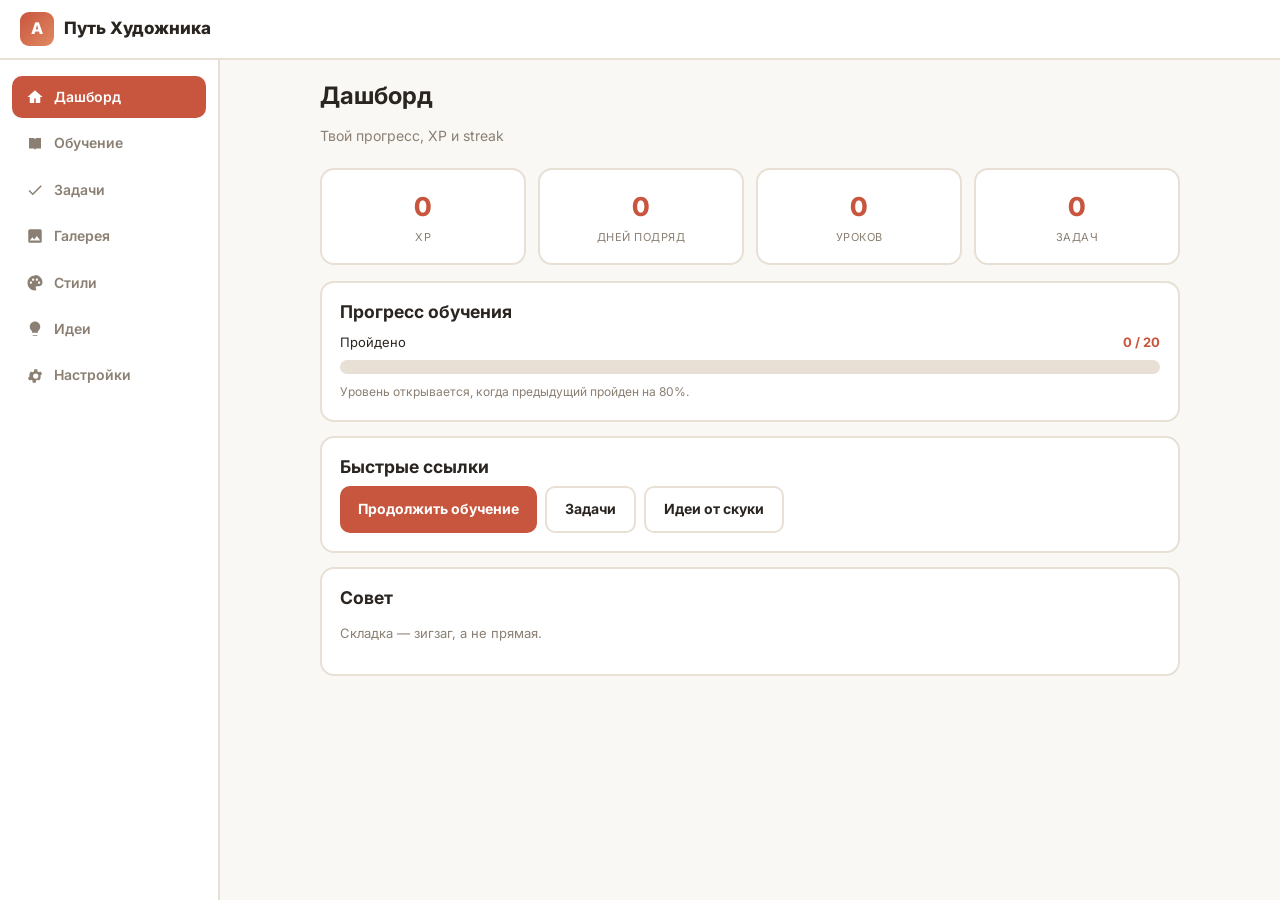
==== index.html @ 8693a412 "a" ====
<!DOCTYPE html>
<html lang="ru">
<head>
<meta charset="UTF-8">
<meta name="viewport" content="width=device-width, initial-scale=1.0">
<title>Путь Художника — Дашборд</title>
<link rel="stylesheet" href="css/style.css">
</head>
<body>

<div class="topbar">
  <div class="brand"><div class="brand-mark">A</div><span>Путь Художника</span></div>
</div>

<nav class="sidebar">
  <a href="index.html"><span class="icon icon-home"></span> Дашборд</a>
  <a href="learn.html"><span class="icon icon-book"></span> Обучение</a>
  <a href="tasks.html"><span class="icon icon-task"></span> Задачи</a>
  <a href="gallery.html"><span class="icon icon-image"></span> Галерея</a>
  <a href="styles.html"><span class="icon icon-palette"></span> Стили</a>
  <a href="ideas.html"><span class="icon icon-bulb"></span> Идеи</a>
  <a href="settings.html"><span class="icon icon-settings"></span> Настройки</a>
</nav>

<div class="main-wrap">
  <div class="content">
    <h1>Дашборд</h1>
    <p class="sub">Твой прогресс, XP и streak</p>

    <div class="stats-grid">
      <div class="stat-box">
        <div class="val" id="xpVal">0</div>
        <div class="lab">XP</div>
      </div>
      <div class="stat-box">
        <div class="val" id="streakVal">0</div>
        <div class="lab">Дней подряд</div>
      </div>
      <div class="stat-box">
        <div class="val" id="lessonsVal">0</div>
        <div class="lab">Уроков</div>
      </div>
      <div class="stat-box">
        <div class="val" id="tasksVal">0</div>
        <div class="lab">Задач</div>
      </div>
    </div>

    <div class="card">
      <h3>Прогресс обучения</h3>
      <div style="display:flex; justify-content:space-between; font-size:13px; margin-bottom:4px">
        <span>Пройдено</span>
        <span id="progressText" style="color:var(--accent); font-weight:700">0 / 20</span>
      </div>
      <div class="xp-bar"><div class="xp-fill" id="progressFill" style="width:0%"></div></div>
      <p style="font-size:12px; color:var(--muted); margin:8px 0 0">
        Уровень открывается, когда предыдущий пройден на 80%.
      </p>
    </div>

    <div class="card">
      <h3>Быстрые ссылки</h3>
      <div style="display:flex; gap:8px; flex-wrap:wrap; margin-top:8px">
        <a href="learn.html" class="btn btn-primary">Продолжить обучение</a>
        <a href="tasks.html" class="btn btn-ghost">Задачи</a>
        <a href="ideas.html" class="btn btn-ghost">Идеи от скуки</a>
      </div>
    </div>

    <div class="card">
      <h3>Совет</h3>
      <p style="font-size:13px; color:var(--muted)" id="tipBox">Загрузка...</p>
    </div>
  </div>
</div>

<nav class="bottom-nav">
  <a href="index.html"><span class="icon icon-home"></span>Главная</a>
  <a href="learn.html"><span class="icon icon-book"></span>Уроки</a>
  <a href="tasks.html"><span class="icon icon-task"></span>Задачи</a>
  <a href="gallery.html"><span class="icon icon-image"></span>Галерея</a>
  <a href="settings.html"><span class="icon icon-settings"></span>Ещё</a>
</nav>

<script src="js/data.js"></script>
<script src="js/themes.js"></script>
<script src="js/app.js"></script>
<script>
const TIPS = [
  "Если персонаж мёртвый — проблема не в текстуре, а в свете.",
  "Не рисуй детали, пока форма не сидит.",
  "Складка — зигзаг, а не прямая.",
  "Силуэт: закрась чёрным. Узнаётся?",
  "Один урок — минимум 3-5 рисунков."
];

function onReady(){
  const s = APP.state;
  document.getElementById('xpVal').textContent = s.xp;
  document.getElementById('streakVal').textContent = s.streak.count;
  document.getElementById('lessonsVal').textContent = Object.keys(s.progress).length;
  document.getElementById('tasksVal').textContent = Object.values(s.tasks).filter(v=>v==='done').length;

  const p = APP.calcLevel();
  document.getElementById('progressText').textContent = p.done + ' / ' + p.total;
  document.getElementById('progressFill').style.width = p.percent + '%';

  document.getElementById('tipBox').textContent = TIPS[Math.floor(Math.random()*TIPS.length)];
}

APP.boot();
</script>
</body>
</html>
---- css/style.css ----
/* ============================================
   БАЗА
   ============================================ */
*{box-sizing:border-box; -webkit-tap-highlight-color:transparent}
html{scroll-behavior:smooth}
body{
  margin:0; background:var(--bg); color:var(--text);
  min-height:100vh; padding-bottom:80px;
  transition:background .3s, color .3s;
  font-size:15px; line-height:1.6;
}
a{color:var(--accent); text-decoration:none}
h1,h2,h3,h4{margin:0 0 8px; line-height:1.3}
button{font-family:inherit; cursor:pointer}

/* ============================================
   ИКОНКИ (SVG через маску)
   ============================================ */
.icon{
  display:inline-block; width:18px; height:18px;
  background:currentColor;
  mask-size:contain; mask-repeat:no-repeat; mask-position:center;
  -webkit-mask-size:contain; -webkit-mask-repeat:no-repeat; -webkit-mask-position:center;
  vertical-align:-3px;
}
.icon-home{mask-image:url("data:image/svg+xml,%3Csvg xmlns='http://www.w3.org/2000/svg' viewBox='0 0 24 24'%3E%3Cpath d='M12 3L2 12h3v8h6v-6h2v6h6v-8h3L12 3z'/%3E%3C/svg%3E");-webkit-mask-image:url("data:image/svg+xml,%3Csvg xmlns='http://www.w3.org/2000/svg' viewBox='0 0 24 24'%3E%3Cpath d='M12 3L2 12h3v8h6v-6h2v6h6v-8h3L12 3z'/%3E%3C/svg%3E")}
.icon-book{mask-image:url("data:image/svg+xml,%3Csvg xmlns='http://www.w3.org/2000/svg' viewBox='0 0 24 24'%3E%3Cpath d='M4 4h6a2 2 0 012 2v14a2 2 0 00-2-2H4V4zm16 0h-6a2 2 0 00-2 2v14a2 2 0 012-2h6V4z'/%3E%3C/svg%3E");-webkit-mask-image:url("data:image/svg+xml,%3Csvg xmlns='http://www.w3.org/2000/svg' viewBox='0 0 24 24'%3E%3Cpath d='M4 4h6a2 2 0 012 2v14a2 2 0 00-2-2H4V4zm16 0h-6a2 2 0 00-2 2v14a2 2 0 012-2h6V4z'/%3E%3C/svg%3E")}
.icon-task{mask-image:url("data:image/svg+xml,%3Csvg xmlns='http://www.w3.org/2000/svg' viewBox='0 0 24 24'%3E%3Cpath d='M9 16.2L4.8 12l-1.4 1.4L9 19 21 7l-1.4-1.4L9 16.2z'/%3E%3C/svg%3E");-webkit-mask-image:url("data:image/svg+xml,%3Csvg xmlns='http://www.w3.org/2000/svg' viewBox='0 0 24 24'%3E%3Cpath d='M9 16.2L4.8 12l-1.4 1.4L9 19 21 7l-1.4-1.4L9 16.2z'/%3E%3C/svg%3E")}
.icon-image{mask-image:url("data:image/svg+xml,%3Csvg xmlns='http://www.w3.org/2000/svg' viewBox='0 0 24 24'%3E%3Cpath d='M21 19V5a2 2 0 00-2-2H5a2 2 0 00-2 2v14a2 2 0 002 2h14a2 2 0 002-2zM8.5 13.5l2.5 3 3.5-4.5 4.5 6H5l3.5-4.5z'/%3E%3C/svg%3E");-webkit-mask-image:url("data:image/svg+xml,%3Csvg xmlns='http://www.w3.org/2000/svg' viewBox='0 0 24 24'%3E%3Cpath d='M21 19V5a2 2 0 00-2-2H5a2 2 0 00-2 2v14a2 2 0 002 2h14a2 2 0 002-2zM8.5 13.5l2.5 3 3.5-4.5 4.5 6H5l3.5-4.5z'/%3E%3C/svg%3E")}
.icon-palette{mask-image:url("data:image/svg+xml,%3Csvg xmlns='http://www.w3.org/2000/svg' viewBox='0 0 24 24'%3E%3Cpath d='M12 2C6.5 2 2 6.5 2 12s4.5 10 10 10c.9 0 1.7-.7 1.7-1.7 0-.4-.2-.8-.4-1.1-.3-.3-.4-.7-.4-1.1 0-.9.7-1.7 1.7-1.7H17c2.8 0 5-2.2 5-5 0-5.5-4.5-10-10-10zM6.5 13c-.8 0-1.5-.7-1.5-1.5S5.7 10 6.5 10 8 10.7 8 11.5 7.3 13 6.5 13zm3-4C8.7 9 8 8.3 8 7.5S8.7 6 9.5 6s1.5.7 1.5 1.5S10.3 9 9.5 9zm5 0c-.8 0-1.5-.7-1.5-1.5S13.7 6 14.5 6s1.5.7 1.5 1.5S15.3 9 14.5 9zm3 4c-.8 0-1.5-.7-1.5-1.5s.7-1.5 1.5-1.5 1.5.7 1.5 1.5S18.3 13 17.5 13z'/%3E%3C/svg%3E");-webkit-mask-image:url("data:image/svg+xml,%3Csvg xmlns='http://www.w3.org/2000/svg' viewBox='0 0 24 24'%3E%3Cpath d='M12 2C6.5 2 2 6.5 2 12s4.5 10 10 10c.9 0 1.7-.7 1.7-1.7 0-.4-.2-.8-.4-1.1-.3-.3-.4-.7-.4-1.1 0-.9.7-1.7 1.7-1.7H17c2.8 0 5-2.2 5-5 0-5.5-4.5-10-10-10zM6.5 13c-.8 0-1.5-.7-1.5-1.5S5.7 10 6.5 10 8 10.7 8 11.5 7.3 13 6.5 13zm3-4C8.7 9 8 8.3 8 7.5S8.7 6 9.5 6s1.5.7 1.5 1.5S10.3 9 9.5 9zm5 0c-.8 0-1.5-.7-1.5-1.5S13.7 6 14.5 6s1.5.7 1.5 1.5S15.3 9 14.5 9zm3 4c-.8 0-1.5-.7-1.5-1.5s.7-1.5 1.5-1.5 1.5.7 1.5 1.5S18.3 13 17.5 13z'/%3E%3C/svg%3E")}
.icon-bulb{mask-image:url("data:image/svg+xml,%3Csvg xmlns='http://www.w3.org/2000/svg' viewBox='0 0 24 24'%3E%3Cpath d='M9 21h6v-1H9v1zm3-19C8.1 2 5 5.1 5 9c0 2.4 1.2 4.5 3 5.7V17h8v-2.3c1.8-1.2 3-3.3 3-5.7 0-3.9-3.1-7-7-7z'/%3E%3C/svg%3E");-webkit-mask-image:url("data:image/svg+xml,%3Csvg xmlns='http://www.w3.org/2000/svg' viewBox='0 0 24 24'%3E%3Cpath d='M9 21h6v-1H9v1zm3-19C8.1 2 5 5.1 5 9c0 2.4 1.2 4.5 3 5.7V17h8v-2.3c1.8-1.2 3-3.3 3-5.7 0-3.9-3.1-7-7-7z'/%3E%3C/svg%3E")}
.icon-settings{mask-image:url("data:image/svg+xml,%3Csvg xmlns='http://www.w3.org/2000/svg' viewBox='0 0 24 24'%3E%3Cpath d='M19.4 13a7.6 7.6 0 000-2l2.1-1.6-2-3.5-2.5 1a7.6 7.6 0 00-1.7-1L15 3h-4l-.3 2.9a7.6 7.6 0 00-1.7 1l-2.5-1-2 3.5L4.6 11a7.6 7.6 0 000 2l-2.1 1.6 2 3.5 2.5-1a7.6 7.6 0 001.7 1L9 21h4l.3-2.9a7.6 7.6 0 001.7-1l2.5 1 2-3.5L19.4 13zM13 15.5a3.5 3.5 0 110-7 3.5 3.5 0 010 7z'/%3E%3C/svg%3E");-webkit-mask-image:url("data:image/svg+xml,%3Csvg xmlns='http://www.w3.org/2000/svg' viewBox='0 0 24 24'%3E%3Cpath d='M19.4 13a7.6 7.6 0 000-2l2.1-1.6-2-3.5-2.5 1a7.6 7.6 0 00-1.7-1L15 3h-4l-.3 2.9a7.6 7.6 0 00-1.7 1l-2.5-1-2 3.5L4.6 11a7.6 7.6 0 000 2l-2.1 1.6 2 3.5 2.5-1a7.6 7.6 0 001.7 1L9 21h4l.3-2.9a7.6 7.6 0 001.7-1l2.5 1 2-3.5L19.4 13zM13 15.5a3.5 3.5 0 110-7 3.5 3.5 0 010 7z'/%3E%3C/svg%3E")}

/* ============================================
   ШАПКА (ПК)
   ============================================ */
.topbar{
  position:sticky; top:0; z-index:50;
  background:var(--card); border-bottom:2px solid var(--line);
  padding:12px 20px;
  display:flex; align-items:center; justify-content:space-between;
  gap:12px;
}
.brand{display:flex; align-items:center; gap:10px; font-weight:800; font-size:17px}
.brand-mark{
  width:34px; height:34px; border-radius:9px;
  background:linear-gradient(135deg,var(--accent),var(--accent2));
  display:flex; align-items:center; justify-content:center;
  color:#fff; font-size:16px; font-weight:800;
}

/* ============================================
   БОКОВАЯ НАВИГАЦИЯ (ПК)
   ============================================ */
.sidebar{
  position:fixed; left:0; top:60px; bottom:0; width:220px;
  background:var(--card); border-right:2px solid var(--line);
  padding:16px 12px; overflow-y:auto; z-index:40;
  display:none;
}
.sidebar a{
  display:flex; align-items:center; gap:10px;
  padding:10px 14px; border-radius:10px;
  color:var(--muted); font-weight:600; font-size:14px;
  margin-bottom:4px; transition:all .2s;
}
.sidebar a:hover{background:var(--accent); color:#fff}
.sidebar a.active{background:var(--accent); color:#fff}
.main-wrap{margin-left:0}
@media(min-width:900px){
  .sidebar{display:block}
  .main-wrap{margin-left:220px}
}

/* ============================================
   НИЖНЯЯ НАВИГАЦИЯ (ТЕЛЕФОН)
   ============================================ */
.bottom-nav{
  position:fixed; bottom:0; left:0; right:0; z-index:50;
  background:var(--card); border-top:2px solid var(--line);
  display:flex; padding:6px 4px;
  box-shadow:0 -4px 16px rgba(0,0,0,.08);
}
.bottom-nav a{
  flex:1; display:flex; flex-direction:column;
  align-items:center; gap:2px; padding:6px 2px;
  color:var(--muted); font-size:9px; font-weight:600;
  border-radius:8px; transition:all .2s;
}
.bottom-nav a.active{color:var(--accent)}
.bottom-nav .icon{width:20px; height:20px}
@media(min-width:900px){
  .bottom-nav{display:none}
  body{padding-bottom:20px}
}

/* ============================================
   КОНТЕНТ
   ============================================ */
.content{max-width:900px; margin:0 auto; padding:20px}
.content h1{font-size:24px; margin-bottom:4px}
.content .sub{color:var(--muted); font-size:14px; margin-bottom:20px}

.card{
  background:var(--card); border:2px solid var(--line);
  border-radius:14px; padding:18px; margin-bottom:14px;
  transition:border-color .2s;
}
.card:hover{border-color:var(--accent)}

/* Дашборд */
.xp-bar{
  background:var(--line); height:14px; border-radius:8px;
  overflow:hidden; margin:8px 0;
}
.xp-fill{
  height:100%; background:linear-gradient(90deg,var(--accent),var(--accent2));
  border-radius:8px; transition:width .6s ease;
}
.stats-grid{
  display:grid; grid-template-columns:repeat(auto-fit,minmax(140px,1fr));
  gap:12px; margin-bottom:16px;
}
.stat-box{
  background:var(--card); border:2px solid var(--line);
  border-radius:14px; padding:16px; text-align:center;
}
.stat-box .val{font-size:26px; font-weight:800; color:var(--accent)}
.stat-box .lab{font-size:11px; color:var(--muted); text-transform:uppercase; letter-spacing:.5px; margin-top:2px}

/* Кнопки */
.btn{
  display:inline-flex; align-items:center; gap:6px;
  padding:10px 18px; border-radius:10px; border:none;
  font-weight:700; font-size:14px; transition:all .2s;
}
.btn-primary{background:var(--accent); color:#fff}
.btn-primary:hover{background:var(--accent2)}
.btn-ghost{background:transparent; color:var(--text); border:2px solid var(--line)}
.btn-ghost:hover{border-color:var(--accent); color:var(--accent)}
.btn-block{width:100%; justify-content:center}

/* Уровни */
.level-card{
  background:var(--card); border:2px solid var(--line);
  border-radius:14px; margin-bottom:12px; overflow:hidden;
}
.level-head{
  padding:16px 18px; display:flex; align-items:center; gap:14px;
  cursor:pointer; transition:background .2s;
}
.level-head:hover{background:var(--card2, var(--bg))}
.level-num{
  width:42px; height:42px; border-radius:11px; flex-shrink:0;
  background:var(--accent); color:#fff;
  display:flex; align-items:center; justify-content:center;
  font-weight:800; font-size:17px;
}
.level-num.done{background:#4a9d7f}
.level-title{flex:1}
.level-title h3{font-size:15px; margin:0 0 2px}
.level-title p{font-size:12px; color:var(--muted); margin:0}
.level-body{display:none; padding:0 18px 16px; border-top:1px solid var(--line)}
.level-body.open{display:block}

/* Уроки */
.lesson{
  padding:12px; border-radius:10px; margin-top:10px;
  background:var(--bg); border:1px solid var(--line);
  display:flex; gap:12px; align-items:flex-start;
}
.lesson.done{opacity:.55}
.lesson-check{
  width:24px; height:24px; border-radius:50%; flex-shrink:0;
  border:2px solid var(--line); background:transparent;
  display:flex; align-items:center; justify-content:center;
  color:#fff; font-size:12px; transition:all .2s; margin-top:2px;
}
.lesson.done .lesson-check{background:var(--accent); border-color:var(--accent)}
.lesson-body{flex:1; min-width:0}
.lesson-body h4{margin:0 0 4px; font-size:14px}
.lesson-body .games{font-size:11px; color:var(--accent); font-weight:700; margin-bottom:4px}
.lesson-body p{margin:0; font-size:12px; color:var(--muted); line-height:1.5}

/* Задачи */
.task-filters{display:flex; gap:6px; margin-bottom:14px; flex-wrap:wrap}
.filter-chip{
  padding:7px 14px; border-radius:20px; border:2px solid var(--line);
  background:var(--card); color:var(--text);
  font-size:12px; font-weight:700; transition:all .2s;
}
.filter-chip:hover{border-color:var(--accent)}
.filter-chip.active{background:var(--accent); color:#fff; border-color:var(--accent)}

.task{
  background:var(--card); border:2px solid var(--line);
  border-radius:12px; padding:14px; margin-bottom:10px;
  display:flex; gap:12px; align-items:flex-start;
  transition:all .2s;
}
.task:hover{border-color:var(--accent)}
.task.done{opacity:.5}
.task-check{
  width:22px; height:22px; border-radius:6px; flex-shrink:0;
  border:2px solid var(--line); background:transparent;
  display:flex; align-items:center; justify-content:center;
  color:#fff; font-size:12px; transition:all .2s; margin-top:2px;
}
.task.done .task-check{background:var(--accent); border-color:var(--accent)}
.task-body{flex:1; min-width:0}
.task-body h4{margin:0 0 4px; font-size:14px}
.task-tags{display:flex; gap:6px; flex-wrap:wrap; margin-bottom:4px}
.tag{
  font-size:10px; font-weight:700; text-transform:uppercase;
  padding:2px 7px; border-radius:5px;
  background:var(--accent-soft, rgba(200,85,61,.12));
  color:var(--accent); letter-spacing:.3px;
}
.tag.diff-low{background:rgba(90,143,123,.15); color:#4a9d7f}
.tag.diff-medium{background:rgba(232,147,58,.15); color:#c87a1a}
.tag.diff-high{background:rgba(200,50,50,.15); color:#c82a2a}
.task-body p{margin:0; font-size:12px; color:var(--muted); line-height:1.5}

/* Галерея */
.gallery-grid{
  display:grid; grid-template-columns:repeat(auto-fill,minmax(150px,1fr));
  gap:12px;
}
.gallery-card{
  background:var(--card); border:2px solid var(--line);
  border-radius:12px; overflow:hidden; cursor:pointer;
  transition:all .2s; position:relative;
}
.gallery-card:hover{transform:translateY(-3px); border-color:var(--accent)}
.gallery-card img{width:100%; height:150px; object-fit:cover; display:block; background:#000}
.gallery-card .meta{padding:8px 10px; font-size:12px}
.gallery-card .cat-tag{
  display:inline-block; font-size:9px; font-weight:700;
  padding:2px 6px; border-radius:5px; color:#fff; margin-bottom:3px;
  text-transform:uppercase;
}
.cat-hand{background:#5a8f7b}
.cat-ibis{background:#c8553d}
.cat-krita{background:#4a6fa5}
.gallery-card .name{font-weight:700; white-space:nowrap; overflow:hidden; text-overflow:ellipsis}
.gallery-card .del{
  position:absolute; top:6px; right:6px; width:26px; height:26px;
  border-radius:50%; background:rgba(0,0,0,.6); color:#fff;
  border:none; font-size:12px; opacity:0; transition:opacity .2s;
  display:flex; align-items:center; justify-content:center;
}
.gallery-card:hover .del{opacity:1}
.gallery-card .del:hover{background:#c82a2a}

/* Формы */
.field{margin-bottom:14px}
.field label{display:block; font-size:12px; color:var(--muted); margin-bottom:5px; font-weight:700}
.field input, .field select, .field textarea{
  width:100%; padding:10px 12px; background:var(--bg);
  border:2px solid var(--line); border-radius:10px;
  color:var(--text); font-size:14px; font-family:inherit;
  outline:none; transition:border-color .2s;
}
.field input:focus, .field select:focus, .field textarea:focus{border-color:var(--accent)}
.field textarea{resize:vertical; min-height:60px}

/* Модалка */
.modal-bg{
  position:fixed; inset:0; background:rgba(0,0,0,.7);
  z-index:100; display:none; align-items:center; justify-content:center;
  padding:16px;
}
.modal-bg.show{display:flex}
.modal{
  background:var(--card); border-radius:16px; padding:22px;
  max-width:480px; width:100%; max-height:90vh; overflow-y:auto;
}
.modal h2{font-size:19px; margin-bottom:16px}

/* Toast */
.toast{
  position:fixed; bottom:90px; left:50%;
  transform:translateX(-50%) translateY(20px);
  background:var(--accent); color:#fff; padding:11px 22px;
  border-radius:10px; font-weight:700; font-size:13px;
  opacity:0; transition:all .3s; z-index:300;
  pointer-events:none; white-space:nowrap;
  box-shadow:0 6px 20px rgba(0,0,0,.3);
}
.toast.show{opacity:1; transform:translateX(-50%) translateY(0)}

/* Пусто */
.empty{
  text-align:center; padding:50px 20px; color:var(--muted);
}
.empty h3{font-size:16px; margin-bottom:6px}

/* Адаптив */
@media(max-width:600px){
  .content{padding:16px}
  .content h1{font-size:20px}
  .gallery-grid{grid-template-columns:repeat(auto-fill,minmax(130px,1fr)); gap:10px}
  .gallery-card img{height:130px}
}
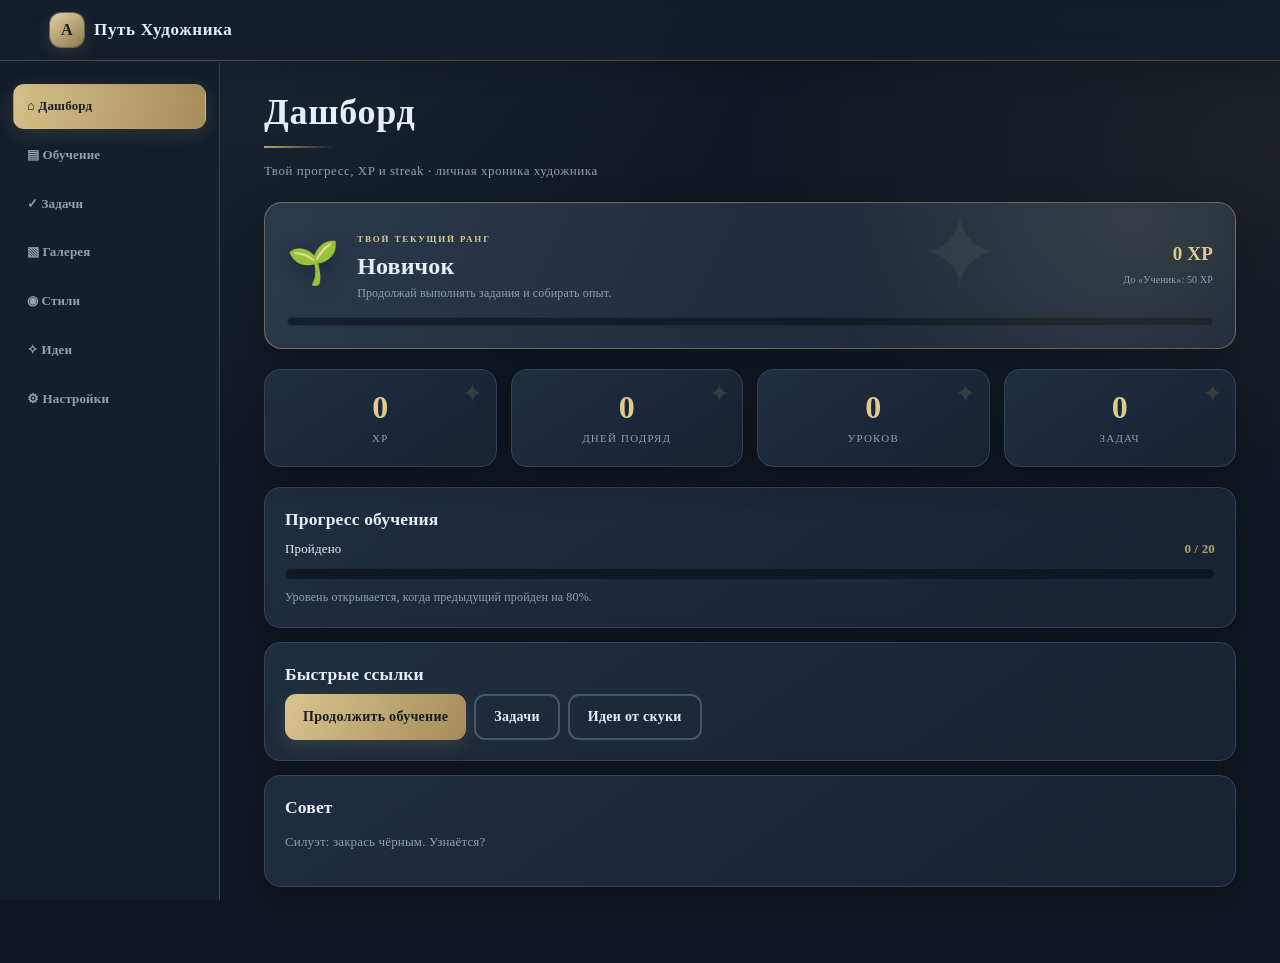
==== commit 1c57dbe6: "Update index.html" ====
--- a/index.html
+++ b/index.html
@@ -13,19 +13,25 @@
 </div>
 
 <nav class="sidebar">
-  <a href="index.html"><span class="icon icon-home"></span> Дашборд</a>
-  <a href="learn.html"><span class="icon icon-book"></span> Обучение</a>
-  <a href="tasks.html"><span class="icon icon-task"></span> Задачи</a>
-  <a href="gallery.html"><span class="icon icon-image"></span> Галерея</a>
-  <a href="styles.html"><span class="icon icon-palette"></span> Стили</a>
-  <a href="ideas.html"><span class="icon icon-bulb"></span> Идеи</a>
-  <a href="settings.html"><span class="icon icon-settings"></span> Настройки</a>
+  <a href="index.html" class="active">⌂ Дашборд</a>
+  <a href="learn.html">▤ Обучение</a>
+  <a href="tasks.html">✓ Задачи</a>
+  <a href="gallery.html">▧ Галерея</a>
+  <a href="styles.html">◉ Стили</a>
+  <a href="ideas.html">✧ Идеи</a>
+  <a href="settings.html">⚙ Настройки</a>
 </nav>
 
 <div class="main-wrap">
   <div class="content">
     <h1>Дашборд</h1>
-    <p class="sub">Твой прогресс, XP и streak</p>
+    <p class="sub">Твой прогресс, XP и streak · личная хроника художника</p>
+    <section class="hero-card" aria-label="Текущий ранг">
+      <div class="hero-orbit">✦</div><div class="hero-rank-icon" id="dashRankIcon">🌱</div>
+      <div class="hero-copy"><span class="eyebrow">ТВОЙ ТЕКУЩИЙ РАНГ</span><h2 id="dashRankTitle">Новичок</h2><p id="dashRankHint">Каждый набросок приближает тебя к следующей ступени.</p></div>
+      <div class="hero-xp"><strong id="dashXp">0 XP</strong><span id="dashNext">До следующего ранга: 50 XP</span></div>
+      <div class="xp-bar hero-bar"><div class="xp-fill" id="dashRankFill" style="width:0%"></div></div>
+    </section>
 
     <div class="stats-grid">
       <div class="stat-box">
@@ -75,11 +81,11 @@
 </div>
 
 <nav class="bottom-nav">
-  <a href="index.html"><span class="icon icon-home"></span>Главная</a>
-  <a href="learn.html"><span class="icon icon-book"></span>Уроки</a>
-  <a href="tasks.html"><span class="icon icon-task"></span>Задачи</a>
-  <a href="gallery.html"><span class="icon icon-image"></span>Галерея</a>
-  <a href="settings.html"><span class="icon icon-settings"></span>Ещё</a>
+  <a href="index.html" class="active">⌂Главная</a>
+  <a href="learn.html">▤Уроки</a>
+  <a href="tasks.html">✓Задачи</a>
+  <a href="gallery.html">▧Галерея</a>
+  <a href="settings.html">⚙Ещё</a>
 </nav>
 
 <script src="js/data.js"></script>
@@ -106,9 +112,16 @@
   document.getElementById('progressFill').style.width = p.percent + '%';
 
   document.getElementById('tipBox').textContent = TIPS[Math.floor(Math.random()*TIPS.length)];
+  const rank = APP.getRankInfo();
+  document.getElementById('dashRankIcon').textContent = rank.current.icon;
+  document.getElementById('dashRankTitle').textContent = rank.current.title;
+  document.getElementById('dashXp').textContent = s.xp + ' XP';
+  document.getElementById('dashRankFill').style.width = rank.percent + '%';
+  document.getElementById('dashNext').textContent = rank.next ? `До «${rank.next.title}»: ${rank.next.minXP - s.xp} XP` : 'Максимальный ранг достигнут';
+  document.getElementById('dashRankHint').textContent = rank.next ? 'Продолжай выполнять задания и собирать опыт.' : 'Ты достиг вершины. Продолжай творить!';
 }
 
 APP.boot();
 </script>
 </body>
-</html>+</html>
--- a/css/style.css
+++ b/css/style.css
@@ -1,92 +1,72 @@
+/* ============================================
+   ПЕРЕМЕННЫЕ И ТЕМЫ
+   ============================================ */
+:root{
+  --bg:#faf8f4; --bg2:#efe9df; --card:#ffffff; --card2:#fbf8f3;
+  --text:#2a2520; --muted:#8a7f72; --line:#e8e0d5;
+  --accent:#c8553d; --accent2:#e08963;
+  --accent-soft:rgba(200,85,61,.12);
+  --cat-hand:#5a8f7b; --cat-ibis:#c8553d; --cat-krita:#4a6fa5;
+}
+body[data-theme="roblox"]{ --bg:#fff5f2; --bg2:#ffe8e2; --card:#ffffff; --text:#2a1a1a; --accent:#e2231a; --accent2:#0074bd; --accent-soft:rgba(226,35,26,.1); --line:#f2d5d0; --muted:#9b7a74; }
+body[data-theme="doors"]{ --bg:#1a1a1a; --bg2:#242424; --card:#2d2d2d; --card2:#333; --text:#f5e6b8; --muted:#9a8f6e; --line:#3d3d3d; --accent:#f5c518; --accent2:#ffdf4d; --accent-soft:rgba(245,197,24,.15); }
+body[data-theme="pressure"]{ --bg:#0d1420; --bg2:#131c2b; --card:#1a2436; --card2:#202b40; --text:#d6e2f0; --muted:#6a7a94; --line:#253349; --accent:#ff3b3b; --accent2:#4a9eff; --accent-soft:rgba(255,59,59,.15); }
+body[data-theme="hollow"]{ --bg:#eef1f4; --bg2:#e0e6ec; --card:#ffffff; --text:#1a2530; --muted:#6b7a8c; --line:#cdd6df; --accent:#2c4a6e; --accent2:#7fa8c9; --accent-soft:rgba(44,74,110,.1); }
+body[data-theme="silksong"]{ --bg:#fdf0f0; --bg2:#f8e0e0; --card:#ffffff; --text:#2e1a1f; --muted:#9a6b72; --line:#f0cccf; --accent:#b8243a; --accent2:#e05a6e; --accent-soft:rgba(184,36,58,.1); }
+body[data-theme="undertale"]{ --bg:#1a1a1a; --bg2:#222; --card:#2a2a2a; --card2:#333; --text:#ffffff; --muted:#a0a0a0; --line:#404040; --accent:#ff0000; --accent2:#ff5555; --accent-soft:rgba(255,0,0,.15); }
+body[data-theme="deltarune"]{ --bg:#1a1428; --bg2:#241c38; --card:#2e2444; --card2:#382c52; --text:#e8e0f5; --muted:#8a7aa8; --line:#40345e; --accent:#a855f7; --accent2:#d8a0ff; --accent-soft:rgba(168,85,247,.15); }
+body[data-theme="oneshot"]{ --bg:#fef6e8; --bg2:#fceacb; --card:#ffffff; --text:#3a2a1a; --muted:#9a8060; --line:#f0dcc0; --accent:#e8933a; --accent2:#f5b866; --accent-soft:rgba(232,147,58,.12); }
+body[data-theme="ultrakill"]{ --bg:#0a0a0a; --bg2:#141414; --card:#1a1a1a; --card2:#222; --text:#f0e0e0; --muted:#8a6a6a; --line:#333; --accent:#c8102e; --accent2:#ff2d4d; --accent-soft:rgba(200,16,46,.2); }
+
 /* ============================================
    БАЗА
    ============================================ */
 *{box-sizing:border-box; -webkit-tap-highlight-color:transparent}
-html{scroll-behavior:smooth}
 body{
   margin:0; background:var(--bg); color:var(--text);
   min-height:100vh; padding-bottom:80px;
   transition:background .3s, color .3s;
-  font-size:15px; line-height:1.6;
+  font-size:15px; line-height:1.6; font-family: 'Inter', system-ui, sans-serif;
 }
 a{color:var(--accent); text-decoration:none}
 h1,h2,h3,h4{margin:0 0 8px; line-height:1.3}
-button{font-family:inherit; cursor:pointer}
-
-/* ============================================
-   ИКОНКИ (SVG через маску)
+button{font-family:inherit; cursor:pointer; border:none; outline:none;}
+
+/* ============================================
+   ИКОНКИ (SVG)
    ============================================ */
 .icon{
   display:inline-block; width:18px; height:18px;
-  background:currentColor;
-  mask-size:contain; mask-repeat:no-repeat; mask-position:center;
+  background:currentColor; mask-size:contain; mask-repeat:no-repeat; mask-position:center;
   -webkit-mask-size:contain; -webkit-mask-repeat:no-repeat; -webkit-mask-position:center;
   vertical-align:-3px;
 }
-.icon-home{mask-image:url("data:image/svg+xml,%3Csvg xmlns='http://www.w3.org/2000/svg' viewBox='0 0 24 24'%3E%3Cpath d='M12 3L2 12h3v8h6v-6h2v6h6v-8h3L12 3z'/%3E%3C/svg%3E");-webkit-mask-image:url("data:image/svg+xml,%3Csvg xmlns='http://www.w3.org/2000/svg' viewBox='0 0 24 24'%3E%3Cpath d='M12 3L2 12h3v8h6v-6h2v6h6v-8h3L12 3z'/%3E%3C/svg%3E")}
-.icon-book{mask-image:url("data:image/svg+xml,%3Csvg xmlns='http://www.w3.org/2000/svg' viewBox='0 0 24 24'%3E%3Cpath d='M4 4h6a2 2 0 012 2v14a2 2 0 00-2-2H4V4zm16 0h-6a2 2 0 00-2 2v14a2 2 0 012-2h6V4z'/%3E%3C/svg%3E");-webkit-mask-image:url("data:image/svg+xml,%3Csvg xmlns='http://www.w3.org/2000/svg' viewBox='0 0 24 24'%3E%3Cpath d='M4 4h6a2 2 0 012 2v14a2 2 0 00-2-2H4V4zm16 0h-6a2 2 0 00-2 2v14a2 2 0 012-2h6V4z'/%3E%3C/svg%3E")}
-.icon-task{mask-image:url("data:image/svg+xml,%3Csvg xmlns='http://www.w3.org/2000/svg' viewBox='0 0 24 24'%3E%3Cpath d='M9 16.2L4.8 12l-1.4 1.4L9 19 21 7l-1.4-1.4L9 16.2z'/%3E%3C/svg%3E");-webkit-mask-image:url("data:image/svg+xml,%3Csvg xmlns='http://www.w3.org/2000/svg' viewBox='0 0 24 24'%3E%3Cpath d='M9 16.2L4.8 12l-1.4 1.4L9 19 21 7l-1.4-1.4L9 16.2z'/%3E%3C/svg%3E")}
-.icon-image{mask-image:url("data:image/svg+xml,%3Csvg xmlns='http://www.w3.org/2000/svg' viewBox='0 0 24 24'%3E%3Cpath d='M21 19V5a2 2 0 00-2-2H5a2 2 0 00-2 2v14a2 2 0 002 2h14a2 2 0 002-2zM8.5 13.5l2.5 3 3.5-4.5 4.5 6H5l3.5-4.5z'/%3E%3C/svg%3E");-webkit-mask-image:url("data:image/svg+xml,%3Csvg xmlns='http://www.w3.org/2000/svg' viewBox='0 0 24 24'%3E%3Cpath d='M21 19V5a2 2 0 00-2-2H5a2 2 0 00-2 2v14a2 2 0 002 2h14a2 2 0 002-2zM8.5 13.5l2.5 3 3.5-4.5 4.5 6H5l3.5-4.5z'/%3E%3C/svg%3E")}
-.icon-palette{mask-image:url("data:image/svg+xml,%3Csvg xmlns='http://www.w3.org/2000/svg' viewBox='0 0 24 24'%3E%3Cpath d='M12 2C6.5 2 2 6.5 2 12s4.5 10 10 10c.9 0 1.7-.7 1.7-1.7 0-.4-.2-.8-.4-1.1-.3-.3-.4-.7-.4-1.1 0-.9.7-1.7 1.7-1.7H17c2.8 0 5-2.2 5-5 0-5.5-4.5-10-10-10zM6.5 13c-.8 0-1.5-.7-1.5-1.5S5.7 10 6.5 10 8 10.7 8 11.5 7.3 13 6.5 13zm3-4C8.7 9 8 8.3 8 7.5S8.7 6 9.5 6s1.5.7 1.5 1.5S10.3 9 9.5 9zm5 0c-.8 0-1.5-.7-1.5-1.5S13.7 6 14.5 6s1.5.7 1.5 1.5S15.3 9 14.5 9zm3 4c-.8 0-1.5-.7-1.5-1.5s.7-1.5 1.5-1.5 1.5.7 1.5 1.5S18.3 13 17.5 13z'/%3E%3C/svg%3E");-webkit-mask-image:url("data:image/svg+xml,%3Csvg xmlns='http://www.w3.org/2000/svg' viewBox='0 0 24 24'%3E%3Cpath d='M12 2C6.5 2 2 6.5 2 12s4.5 10 10 10c.9 0 1.7-.7 1.7-1.7 0-.4-.2-.8-.4-1.1-.3-.3-.4-.7-.4-1.1 0-.9.7-1.7 1.7-1.7H17c2.8 0 5-2.2 5-5 0-5.5-4.5-10-10-10zM6.5 13c-.8 0-1.5-.7-1.5-1.5S5.7 10 6.5 10 8 10.7 8 11.5 7.3 13 6.5 13zm3-4C8.7 9 8 8.3 8 7.5S8.7 6 9.5 6s1.5.7 1.5 1.5S10.3 9 9.5 9zm5 0c-.8 0-1.5-.7-1.5-1.5S13.7 6 14.5 6s1.5.7 1.5 1.5S15.3 9 14.5 9zm3 4c-.8 0-1.5-.7-1.5-1.5s.7-1.5 1.5-1.5 1.5.7 1.5 1.5S18.3 13 17.5 13z'/%3E%3C/svg%3E")}
-.icon-bulb{mask-image:url("data:image/svg+xml,%3Csvg xmlns='http://www.w3.org/2000/svg' viewBox='0 0 24 24'%3E%3Cpath d='M9 21h6v-1H9v1zm3-19C8.1 2 5 5.1 5 9c0 2.4 1.2 4.5 3 5.7V17h8v-2.3c1.8-1.2 3-3.3 3-5.7 0-3.9-3.1-7-7-7z'/%3E%3C/svg%3E");-webkit-mask-image:url("data:image/svg+xml,%3Csvg xmlns='http://www.w3.org/2000/svg' viewBox='0 0 24 24'%3E%3Cpath d='M9 21h6v-1H9v1zm3-19C8.1 2 5 5.1 5 9c0 2.4 1.2 4.5 3 5.7V17h8v-2.3c1.8-1.2 3-3.3 3-5.7 0-3.9-3.1-7-7-7z'/%3E%3C/svg%3E")}
-.icon-settings{mask-image:url("data:image/svg+xml,%3Csvg xmlns='http://www.w3.org/2000/svg' viewBox='0 0 24 24'%3E%3Cpath d='M19.4 13a7.6 7.6 0 000-2l2.1-1.6-2-3.5-2.5 1a7.6 7.6 0 00-1.7-1L15 3h-4l-.3 2.9a7.6 7.6 0 00-1.7 1l-2.5-1-2 3.5L4.6 11a7.6 7.6 0 000 2l-2.1 1.6 2 3.5 2.5-1a7.6 7.6 0 001.7 1L9 21h4l.3-2.9a7.6 7.6 0 001.7-1l2.5 1 2-3.5L19.4 13zM13 15.5a3.5 3.5 0 110-7 3.5 3.5 0 010 7z'/%3E%3C/svg%3E");-webkit-mask-image:url("data:image/svg+xml,%3Csvg xmlns='http://www.w3.org/2000/svg' viewBox='0 0 24 24'%3E%3Cpath d='M19.4 13a7.6 7.6 0 000-2l2.1-1.6-2-3.5-2.5 1a7.6 7.6 0 00-1.7-1L15 3h-4l-.3 2.9a7.6 7.6 0 00-1.7 1l-2.5-1-2 3.5L4.6 11a7.6 7.6 0 000 2l-2.1 1.6 2 3.5 2.5-1a7.6 7.6 0 001.7 1L9 21h4l.3-2.9a7.6 7.6 0 001.7-1l2.5 1 2-3.5L19.4 13zM13 15.5a3.5 3.5 0 110-7 3.5 3.5 0 010 7z'/%3E%3C/svg%3E")}
-
-/* ============================================
-   ШАПКА (ПК)
-   ============================================ */
-.topbar{
-  position:sticky; top:0; z-index:50;
-  background:var(--card); border-bottom:2px solid var(--line);
-  padding:12px 20px;
-  display:flex; align-items:center; justify-content:space-between;
-  gap:12px;
-}
-.brand{display:flex; align-items:center; gap:10px; font-weight:800; font-size:17px}
-.brand-mark{
-  width:34px; height:34px; border-radius:9px;
-  background:linear-gradient(135deg,var(--accent),var(--accent2));
-  display:flex; align-items:center; justify-content:center;
-  color:#fff; font-size:16px; font-weight:800;
-}
-
-/* ============================================
-   БОКОВАЯ НАВИГАЦИЯ (ПК)
-   ============================================ */
-.sidebar{
-  position:fixed; left:0; top:60px; bottom:0; width:220px;
-  background:var(--card); border-right:2px solid var(--line);
-  padding:16px 12px; overflow-y:auto; z-index:40;
-  display:none;
-}
-.sidebar a{
-  display:flex; align-items:center; gap:10px;
-  padding:10px 14px; border-radius:10px;
-  color:var(--muted); font-weight:600; font-size:14px;
-  margin-bottom:4px; transition:all .2s;
-}
-.sidebar a:hover{background:var(--accent); color:#fff}
-.sidebar a.active{background:var(--accent); color:#fff}
+.icon-home{mask-image:url("data:image/svg+xml,%3Csvg xmlns='http://www.w3.org/2000/svg' viewBox='0 0 24 24'%3E%3Cpath d='M12 3L2 12h3v8h6v-6h2v6h6v-8h3L12 3z'/%3E%3C/svg%3E");}
+.icon-book{mask-image:url("data:image/svg+xml,%3Csvg xmlns='http://www.w3.org/2000/svg' viewBox='0 0 24 24'%3E%3Cpath d='M4 4h6a2 2 0 012 2v14a2 2 0 00-2-2H4V4zm16 0h-6a2 2 0 00-2 2v14a2 2 0 012-2h6V4z'/%3E%3C/svg%3E");}
+.icon-task{mask-image:url("data:image/svg+xml,%3Csvg xmlns='http://www.w3.org/2000/svg' viewBox='0 0 24 24'%3E%3Cpath d='M9 16.2L4.8 12l-1.4 1.4L9 19 21 7l-1.4-1.4L9 16.2z'/%3E%3C/svg%3E");}
+.icon-image{mask-image:url("data:image/svg+xml,%3Csvg xmlns='http://www.w3.org/2000/svg' viewBox='0 0 24 24'%3E%3Cpath d='M21 19V5a2 2 0 00-2-2H5a2 2 0 00-2 2v14a2 2 0 002 2h14a2 2 0 002-2zM8.5 13.5l2.5 3 3.5-4.5 4.5 6H5l3.5-4.5z'/%3E%3C/svg%3E");}
+.icon-palette{mask-image:url("data:image/svg+xml,%3Csvg xmlns='http://www.w3.org/2000/svg' viewBox='0 0 24 24'%3E%3Cpath d='M12 2C6.5 2 2 6.5 2 12s4.5 10 10 10c.9 0 1.7-.7 1.7-1.7 0-.4-.2-.8-.4-1.1-.3-.3-.4-.7-.4-1.1 0-.9.7-1.7 1.7-1.7H17c2.8 0 5-2.2 5-5 0-5.5-4.5-10-10-10zM6.5 13c-.8 0-1.5-.7-1.5-1.5S5.7 10 6.5 10 8 10.7 8 11.5 7.3 13 6.5 13zm3-4C8.7 9 8 8.3 8 7.5S8.7 6 9.5 6s1.5.7 1.5 1.5S10.3 9 9.5 9zm5 0c-.8 0-1.5-.7-1.5-1.5S13.7 6 14.5 6s1.5.7 1.5 1.5S15.3 9 14.5 9zm3 4c-.8 0-1.5-.7-1.5-1.5s.7-1.5 1.5-1.5 1.5.7 1.5 1.5S18.3 13 17.5 13z'/%3E%3C/svg%3E");}
+.icon-bulb{mask-image:url("data:image/svg+xml,%3Csvg xmlns='http://www.w3.org/2000/svg' viewBox='0 0 24 24'%3E%3Cpath d='M9 21h6v-1H9v1zm3-19C8.1 2 5 5.1 5 9c0 2.4 1.2 4.5 3 5.7V17h8v-2.3c1.8-1.2 3-3.3 3-5.7 0-3.9-3.1-7-7-7z'/%3E%3C/svg%3E");}
+.icon-settings{mask-image:url("data:image/svg+xml,%3Csvg xmlns='http://www.w3.org/2000/svg' viewBox='0 0 24 24'%3E%3Cpath d='M19.4 13a7.6 7.6 0 000-2l2.1-1.6-2-3.5-2.5 1a7.6 7.6 0 00-1.7-1L15 3h-4l-.3 2.9a7.6 7.6 0 00-1.7 1l-2.5-1-2 3.5L4.6 11a7.6 7.6 0 000 2l-2.1 1.6 2 3.5 2.5-1a7.6 7.6 0 001.7 1L9 21h4l.3-2.9a7.6 7.6 0 001.7-1l2.5 1 2-3.5L19.4 13zM13 15.5a3.5 3.5 0 110-7 3.5 3.5 0 010 7z'/%3E%3C/svg%3E");}
+
+/* ============================================
+   НАВИГАЦИЯ
+   ============================================ */
+.topbar{position:sticky; top:0; z-index:50; background:var(--card); border-bottom:2px solid var(--line); padding:12px 20px; display:flex; align-items:center; justify-content:space-between; gap:12px;}
+.brand{display:flex; align-items:center; gap:10px; font-weight:800; font-size:17px; color:var(--text)}
+.brand-mark{width:34px; height:34px; border-radius:9px; background:linear-gradient(135deg,var(--accent),var(--accent2)); display:flex; align-items:center; justify-content:center; color:#fff; font-size:16px; font-weight:800;}
+
+.sidebar{position:fixed; left:0; top:60px; bottom:0; width:220px; background:var(--card); border-right:2px solid var(--line); padding:16px 12px; overflow-y:auto; z-index:40; display:none;}
+.sidebar a{display:flex; align-items:center; gap:10px; padding:10px 14px; border-radius:10px; color:var(--muted); font-weight:600; font-size:14px; margin-bottom:4px; transition:all .2s;}
+.sidebar a:hover, .sidebar a.active{background:var(--accent); color:#fff}
 .main-wrap{margin-left:0}
 @media(min-width:900px){
   .sidebar{display:block}
   .main-wrap{margin-left:220px}
 }
 
-/* ============================================
-   НИЖНЯЯ НАВИГАЦИЯ (ТЕЛЕФОН)
-   ============================================ */
-.bottom-nav{
-  position:fixed; bottom:0; left:0; right:0; z-index:50;
-  background:var(--card); border-top:2px solid var(--line);
-  display:flex; padding:6px 4px;
-  box-shadow:0 -4px 16px rgba(0,0,0,.08);
-}
-.bottom-nav a{
-  flex:1; display:flex; flex-direction:column;
-  align-items:center; gap:2px; padding:6px 2px;
-  color:var(--muted); font-size:9px; font-weight:600;
-  border-radius:8px; transition:all .2s;
-}
+.bottom-nav{position:fixed; bottom:0; left:0; right:0; z-index:50; background:var(--card); border-top:2px solid var(--line); display:flex; padding:6px 4px; box-shadow:0 -4px 16px rgba(0,0,0,.08);}
+.bottom-nav a{flex:1; display:flex; flex-direction:column; align-items:center; gap:2px; padding:6px 2px; color:var(--muted); font-size:9px; font-weight:600; border-radius:8px; transition:all .2s;}
 .bottom-nav a.active{color:var(--accent)}
 .bottom-nav .icon{width:20px; height:20px}
 @media(min-width:900px){
@@ -99,206 +79,124 @@
    ============================================ */
 .content{max-width:900px; margin:0 auto; padding:20px}
 .content h1{font-size:24px; margin-bottom:4px}
-.content .sub{color:var(--muted); font-size:14px; margin-bottom:20px}
-
-.card{
-  background:var(--card); border:2px solid var(--line);
-  border-radius:14px; padding:18px; margin-bottom:14px;
-  transition:border-color .2s;
-}
+.content .sub{color:var(--muted); font-size:14px; margin-bottom:20px;}
+
+.card{background:var(--card); border:2px solid var(--line); border-radius:14px; padding:18px; margin-bottom:14px; transition:border-color .2s;}
 .card:hover{border-color:var(--accent)}
 
-/* Дашборд */
-.xp-bar{
-  background:var(--line); height:14px; border-radius:8px;
-  overflow:hidden; margin:8px 0;
-}
-.xp-fill{
-  height:100%; background:linear-gradient(90deg,var(--accent),var(--accent2));
-  border-radius:8px; transition:width .6s ease;
-}
-.stats-grid{
-  display:grid; grid-template-columns:repeat(auto-fit,minmax(140px,1fr));
-  gap:12px; margin-bottom:16px;
-}
-.stat-box{
-  background:var(--card); border:2px solid var(--line);
-  border-radius:14px; padding:16px; text-align:center;
-}
-.stat-box .val{font-size:26px; font-weight:800; color:var(--accent)}
-.stat-box .lab{font-size:11px; color:var(--muted); text-transform:uppercase; letter-spacing:.5px; margin-top:2px}
-
-/* Кнопки */
-.btn{
-  display:inline-flex; align-items:center; gap:6px;
-  padding:10px 18px; border-radius:10px; border:none;
-  font-weight:700; font-size:14px; transition:all .2s;
-}
+/* ДАШБОРД */
+.stats-grid{display:grid; grid-template-columns:repeat(2, 1fr); gap:12px; margin-bottom:20px;}
+.stat-box{background:var(--card); border:2px solid var(--line); border-radius:14px; padding:16px; text-align:center;}
+.stat-box .val{font-size:28px; font-weight:800; color:var(--accent); line-height:1.2;}
+.stat-box .lab{font-size:11px; color:var(--muted); text-transform:uppercase; letter-spacing:0.5px; margin-top:4px;}
+@media(min-width: 600px){ .stats-grid{ grid-template-columns: repeat(4, 1fr); } }
+
+.xp-bar{background:var(--line); height:14px; border-radius:8px; overflow:hidden; margin:8px 0;}
+.xp-fill{height:100%; background:linear-gradient(90deg,var(--accent),var(--accent2)); border-radius:8px; transition:width .6s ease;}
+
+/* КНОПКИ */
+.btn{display:inline-flex; align-items:center; justify-content:center; gap:6px; padding:10px 18px; border-radius:10px; border:none; font-weight:700; font-size:14px; transition:all .2s;}
 .btn-primary{background:var(--accent); color:#fff}
-.btn-primary:hover{background:var(--accent2)}
 .btn-ghost{background:transparent; color:var(--text); border:2px solid var(--line)}
 .btn-ghost:hover{border-color:var(--accent); color:var(--accent)}
 .btn-block{width:100%; justify-content:center}
 
-/* Уровни */
-.level-card{
-  background:var(--card); border:2px solid var(--line);
-  border-radius:14px; margin-bottom:12px; overflow:hidden;
-}
-.level-head{
-  padding:16px 18px; display:flex; align-items:center; gap:14px;
-  cursor:pointer; transition:background .2s;
-}
-.level-head:hover{background:var(--card2, var(--bg))}
-.level-num{
-  width:42px; height:42px; border-radius:11px; flex-shrink:0;
-  background:var(--accent); color:#fff;
-  display:flex; align-items:center; justify-content:center;
-  font-weight:800; font-size:17px;
-}
+/* УРОВНИ И УРОКИ */
+.level-card{background:var(--card); border:2px solid var(--line); border-radius:14px; margin-bottom:12px; overflow:hidden;}
+.level-head{padding:16px 18px; display:flex; align-items:center; gap:14px; cursor:pointer; transition:background .2s;}
+.level-head:hover{background:var(--bg)}
+.level-num{width:42px; height:42px; border-radius:11px; flex-shrink:0; background:var(--accent); color:#fff; display:flex; align-items:center; justify-content:center; font-weight:800; font-size:17px;}
 .level-num.done{background:#4a9d7f}
 .level-title{flex:1}
 .level-title h3{font-size:15px; margin:0 0 2px}
 .level-title p{font-size:12px; color:var(--muted); margin:0}
 .level-body{display:none; padding:0 18px 16px; border-top:1px solid var(--line)}
 .level-body.open{display:block}
-
-/* Уроки */
-.lesson{
-  padding:12px; border-radius:10px; margin-top:10px;
-  background:var(--bg); border:1px solid var(--line);
-  display:flex; gap:12px; align-items:flex-start;
-}
+.lesson{padding:12px; border-radius:10px; margin-top:10px; background:var(--bg); border:1px solid var(--line); display:flex; gap:12px; align-items:flex-start;}
 .lesson.done{opacity:.55}
-.lesson-check{
-  width:24px; height:24px; border-radius:50%; flex-shrink:0;
-  border:2px solid var(--line); background:transparent;
-  display:flex; align-items:center; justify-content:center;
-  color:#fff; font-size:12px; transition:all .2s; margin-top:2px;
-}
+.lesson-check{width:24px; height:24px; border-radius:50%; flex-shrink:0; border:2px solid var(--line); background:transparent; display:flex; align-items:center; justify-content:center; color:#fff; font-size:12px; transition:all .2s; margin-top:2px;}
 .lesson.done .lesson-check{background:var(--accent); border-color:var(--accent)}
 .lesson-body{flex:1; min-width:0}
 .lesson-body h4{margin:0 0 4px; font-size:14px}
 .lesson-body .games{font-size:11px; color:var(--accent); font-weight:700; margin-bottom:4px}
 .lesson-body p{margin:0; font-size:12px; color:var(--muted); line-height:1.5}
 
-/* Задачи */
+/* ЗАДАЧИ */
 .task-filters{display:flex; gap:6px; margin-bottom:14px; flex-wrap:wrap}
-.filter-chip{
-  padding:7px 14px; border-radius:20px; border:2px solid var(--line);
-  background:var(--card); color:var(--text);
-  font-size:12px; font-weight:700; transition:all .2s;
-}
+.filter-chip{padding:7px 14px; border-radius:20px; border:2px solid var(--line); background:var(--card); color:var(--text); font-size:12px; font-weight:700; transition:all .2s;}
 .filter-chip:hover{border-color:var(--accent)}
 .filter-chip.active{background:var(--accent); color:#fff; border-color:var(--accent)}
-
-.task{
-  background:var(--card); border:2px solid var(--line);
-  border-radius:12px; padding:14px; margin-bottom:10px;
-  display:flex; gap:12px; align-items:flex-start;
-  transition:all .2s;
-}
+.task{background:var(--card); border:2px solid var(--line); border-radius:12px; padding:14px; margin-bottom:10px; display:flex; gap:12px; align-items:flex-start; transition:all .2s;}
 .task:hover{border-color:var(--accent)}
 .task.done{opacity:.5}
-.task-check{
-  width:22px; height:22px; border-radius:6px; flex-shrink:0;
-  border:2px solid var(--line); background:transparent;
-  display:flex; align-items:center; justify-content:center;
-  color:#fff; font-size:12px; transition:all .2s; margin-top:2px;
-}
+.task-check{width:22px; height:22px; border-radius:6px; flex-shrink:0; border:2px solid var(--line); background:transparent; display:flex; align-items:center; justify-content:center; color:#fff; font-size:12px; transition:all .2s; margin-top:2px;}
 .task.done .task-check{background:var(--accent); border-color:var(--accent)}
 .task-body{flex:1; min-width:0}
 .task-body h4{margin:0 0 4px; font-size:14px}
 .task-tags{display:flex; gap:6px; flex-wrap:wrap; margin-bottom:4px}
-.tag{
-  font-size:10px; font-weight:700; text-transform:uppercase;
-  padding:2px 7px; border-radius:5px;
-  background:var(--accent-soft, rgba(200,85,61,.12));
-  color:var(--accent); letter-spacing:.3px;
-}
+.tag{font-size:10px; font-weight:700; text-transform:uppercase; padding:2px 7px; border-radius:5px; background:rgba(200,85,61,.12); color:var(--accent); letter-spacing:.3px;}
 .tag.diff-low{background:rgba(90,143,123,.15); color:#4a9d7f}
 .tag.diff-medium{background:rgba(232,147,58,.15); color:#c87a1a}
 .tag.diff-high{background:rgba(200,50,50,.15); color:#c82a2a}
 .task-body p{margin:0; font-size:12px; color:var(--muted); line-height:1.5}
 
-/* Галерея */
-.gallery-grid{
-  display:grid; grid-template-columns:repeat(auto-fill,minmax(150px,1fr));
-  gap:12px;
-}
-.gallery-card{
-  background:var(--card); border:2px solid var(--line);
-  border-radius:12px; overflow:hidden; cursor:pointer;
-  transition:all .2s; position:relative;
-}
+/* ГАЛЕРЕЯ */
+.gallery-grid{display:grid; grid-template-columns:repeat(auto-fill,minmax(150px,1fr)); gap:12px;}
+.gallery-card{background:var(--card); border:2px solid var(--line); border-radius:12px; overflow:hidden; cursor:pointer; transition:all .2s; position:relative;}
 .gallery-card:hover{transform:translateY(-3px); border-color:var(--accent)}
 .gallery-card img{width:100%; height:150px; object-fit:cover; display:block; background:#000}
 .gallery-card .meta{padding:8px 10px; font-size:12px}
-.gallery-card .cat-tag{
-  display:inline-block; font-size:9px; font-weight:700;
-  padding:2px 6px; border-radius:5px; color:#fff; margin-bottom:3px;
-  text-transform:uppercase;
-}
-.cat-hand{background:#5a8f7b}
-.cat-ibis{background:#c8553d}
-.cat-krita{background:#4a6fa5}
-.gallery-card .name{font-weight:700; white-space:nowrap; overflow:hidden; text-overflow:ellipsis}
-.gallery-card .del{
-  position:absolute; top:6px; right:6px; width:26px; height:26px;
-  border-radius:50%; background:rgba(0,0,0,.6); color:#fff;
-  border:none; font-size:12px; opacity:0; transition:opacity .2s;
-  display:flex; align-items:center; justify-content:center;
-}
+.gallery-card .cat-tag{display:inline-block; font-size:9px; font-weight:700; padding:2px 6px; border-radius:5px; color:#fff; margin-bottom:3px; text-transform:uppercase;}
+.cat-hand{background:var(--cat-hand)} .cat-ibis{background:var(--cat-ibis)} .cat-krita{background:var(--cat-krita)}
+.gallery-card .name{font-weight:700; white-space:nowrap; overflow:hidden; text-overflow:ellipsis; color:var(--text)}
+.gallery-card .del{position:absolute; top:6px; right:6px; width:26px; height:26px; border-radius:50%; background:rgba(0,0,0,.6); color:#fff; font-size:12px; opacity:0; transition:opacity .2s; display:flex; align-items:center; justify-content:center;}
 .gallery-card:hover .del{opacity:1}
-.gallery-card .del:hover{background:#c82a2a}
-
-/* Формы */
+
+/* ФОРМЫ И МОДАЛКИ */
 .field{margin-bottom:14px}
 .field label{display:block; font-size:12px; color:var(--muted); margin-bottom:5px; font-weight:700}
-.field input, .field select, .field textarea{
-  width:100%; padding:10px 12px; background:var(--bg);
-  border:2px solid var(--line); border-radius:10px;
-  color:var(--text); font-size:14px; font-family:inherit;
-  outline:none; transition:border-color .2s;
-}
+.field input, .field select, .field textarea{width:100%; padding:10px 12px; background:var(--bg); border:2px solid var(--line); border-radius:10px; color:var(--text); font-size:14px; font-family:inherit; outline:none; transition:border-color .2s;}
 .field input:focus, .field select:focus, .field textarea:focus{border-color:var(--accent)}
 .field textarea{resize:vertical; min-height:60px}
-
-/* Модалка */
-.modal-bg{
-  position:fixed; inset:0; background:rgba(0,0,0,.7);
-  z-index:100; display:none; align-items:center; justify-content:center;
-  padding:16px;
-}
+.modal-bg{position:fixed; inset:0; background:rgba(0,0,0,.7); z-index:100; display:none; align-items:center; justify-content:center; padding:16px;}
 .modal-bg.show{display:flex}
-.modal{
-  background:var(--card); border-radius:16px; padding:22px;
-  max-width:480px; width:100%; max-height:90vh; overflow-y:auto;
-}
+.modal{background:var(--card); border-radius:16px; padding:22px; max-width:480px; width:100%; max-height:90vh; overflow-y:auto;}
 .modal h2{font-size:19px; margin-bottom:16px}
 
-/* Toast */
-.toast{
-  position:fixed; bottom:90px; left:50%;
-  transform:translateX(-50%) translateY(20px);
-  background:var(--accent); color:#fff; padding:11px 22px;
-  border-radius:10px; font-weight:700; font-size:13px;
-  opacity:0; transition:all .3s; z-index:300;
-  pointer-events:none; white-space:nowrap;
-  box-shadow:0 6px 20px rgba(0,0,0,.3);
-}
+/* УВЕДОМЛЕНИЯ */
+.toast{position:fixed; bottom:90px; left:50%; transform:translateX(-50%) translateY(20px); background:var(--accent); color:#fff; padding:11px 22px; border-radius:10px; font-weight:700; font-size:13px; opacity:0; transition:all .3s; z-index:300; pointer-events:none; white-space:nowrap; box-shadow:0 6px 20px rgba(0,0,0,.3);}
 .toast.show{opacity:1; transform:translateX(-50%) translateY(0)}
-
-/* Пусто */
-.empty{
-  text-align:center; padding:50px 20px; color:var(--muted);
-}
+.empty{text-align:center; padding:50px 20px; color:var(--muted);}
 .empty h3{font-size:16px; margin-bottom:6px}
 
-/* Адаптив */
 @media(max-width:600px){
   .content{padding:16px}
   .content h1{font-size:20px}
   .gallery-grid{grid-template-columns:repeat(auto-fill,minmax(130px,1fr)); gap:10px}
   .gallery-card img{height:130px}
-}+}
+
+
+/* DARK FANTASY SKIN — визуальная надстройка, исходная система классов сохранена */
+:root{--bg:#101722;--bg2:#172231;--card:#1b2838;--card2:#202f42;--text:#e7edf4;--muted:#91a0b2;--line:#344459;--accent:#b7a06a;--accent2:#e0c98d;--accent-soft:rgba(183,160,106,.16);--cat-hand:#75a895;--cat-ibis:#c47d6b;--cat-krita:#7899c6;--shadow:0 14px 36px rgba(0,0,0,.22)}
+body{background:radial-gradient(ellipse at 15% -10%,rgba(86,111,143,.18),transparent 38%),radial-gradient(ellipse at 100% 15%,rgba(183,160,106,.08),transparent 30%),var(--bg);font-size:15px;letter-spacing:.01em}
+body:before{content:"";position:fixed;inset:0;pointer-events:none;z-index:-1;opacity:.12;background-image:radial-gradient(rgba(222,207,166,.28) .7px,transparent .7px);background-size:19px 19px}
+.topbar{background:rgba(20,30,44,.92);backdrop-filter:blur(14px);border-bottom:1px solid rgba(183,160,106,.35);padding:13px max(18px,calc((100vw - 1180px)/2));box-shadow:0 8px 28px rgba(0,0,0,.16)}
+.brand{letter-spacing:.04em}.brand-mark{border-radius:11px;color:#171d27;background:linear-gradient(145deg,#e1d1a2,#8e7849);box-shadow:0 0 0 1px rgba(235,218,166,.35),0 5px 18px rgba(183,160,106,.18)}
+.sidebar{background:rgba(21,31,45,.96);border-right:1px solid var(--line);top:62px;padding:22px 13px}.sidebar a{border:1px solid transparent;border-radius:11px;padding:11px 13px;font-size:13px}.sidebar a:hover,.sidebar a.active{color:#171d27;background:linear-gradient(110deg,#d6c18a,#a58c59);box-shadow:0 5px 18px rgba(183,160,106,.18)}
+.bottom-nav{background:rgba(20,30,44,.96);backdrop-filter:blur(14px);border-top:1px solid rgba(183,160,106,.35)}.bottom-nav a{font-size:10px}.bottom-nav a.active{color:var(--accent2)}
+.content{max-width:1020px;padding:28px 24px 42px}.content h1{font-family:Georgia,serif;font-size:clamp(26px,4vw,36px);letter-spacing:.02em}.content h1:after{content:"";display:block;width:72px;height:2px;margin-top:10px;background:linear-gradient(90deg,var(--accent),transparent)}.content .sub{font-size:13px;letter-spacing:.04em}
+.card,.stat-box,.level-card,.task,.gallery-card{background:linear-gradient(145deg,rgba(31,46,65,.98),rgba(24,36,52,.98));border:1px solid var(--line);border-radius:16px;box-shadow:var(--shadow)}.card{padding:20px}.card:hover,.task:hover,.gallery-card:hover,.level-card:hover{border-color:rgba(205,181,121,.65)}
+.stats-grid{gap:14px}.stat-box{padding:18px 12px;position:relative;overflow:hidden}.stat-box:after{content:"✦";position:absolute;right:12px;top:4px;color:var(--accent);opacity:.18;font-size:25px}.stat-box .val{font-family:Georgia,serif;font-size:32px;color:var(--accent2)}.stat-box .lab{letter-spacing:1.2px}
+.xp-bar{background:rgba(7,12,19,.55);border:1px solid rgba(255,255,255,.06);height:12px;border-radius:20px}.xp-fill{background:linear-gradient(90deg,#82734f,#d7c28d 58%,#f0dfa9);box-shadow:0 0 14px rgba(215,194,141,.22)}
+.btn{border-radius:11px;letter-spacing:.02em}.btn-primary{color:#171d27;background:linear-gradient(120deg,#d9c58f,#a58b57);box-shadow:0 5px 18px rgba(183,160,106,.18)}.btn-primary:hover{filter:brightness(1.08);transform:translateY(-1px)}.btn-ghost{border-color:#46566b}.btn-ghost:hover{border-color:var(--accent);background:var(--accent-soft)}
+.level-card{overflow:hidden}.level-head{padding:18px 20px}.level-head:hover{background:rgba(183,160,106,.06)}.level-num{border-radius:13px;background:linear-gradient(145deg,#d8c48e,#8e784d);color:#1b2330;box-shadow:0 5px 16px rgba(183,160,106,.15)}.level-num.done{background:linear-gradient(145deg,#8ab5a0,#477b68);color:#10231d}.level-title h3{font-family:Georgia,serif;font-size:17px}.level-title p{font-size:12px;line-height:1.5}.level-body{padding:0 20px 18px}
+.lesson{background:rgba(10,17,27,.35);border:1px solid rgba(122,143,167,.2);border-radius:12px;transition:transform .18s,border-color .18s}.lesson:hover{transform:translateX(3px);border-color:rgba(183,160,106,.55)}.lesson.done{opacity:.72}.lesson-check{border-color:#718197}.lesson.done .lesson-check{background:#668f7b;border-color:#668f7b}.lesson-body .games{color:var(--accent2)}
+.task{padding:16px}.task-check{border-color:#718197}.task.done .task-check{background:#668f7b;border-color:#668f7b}.filter-chip{background:var(--card);border:1px solid var(--line);color:var(--muted)}.filter-chip.active{background:linear-gradient(120deg,#d9c58f,#a58b57);border-color:transparent;color:#1b2330}.tag{background:rgba(183,160,106,.14);color:var(--accent2)}
+.gallery-grid{gap:15px}.gallery-card{box-shadow:0 8px 24px rgba(0,0,0,.2)}.gallery-card img{height:180px}.gallery-card .meta{padding:11px 12px}.gallery-card .del{opacity:1;background:rgba(10,15,23,.8);border:1px solid rgba(255,255,255,.18)}
+.field input,.field select,.field textarea{background:#111b28;border:1px solid #405169}.modal{background:#1b2838;border:1px solid #53647a;box-shadow:0 25px 80px rgba(0,0,0,.5)}.toast{background:linear-gradient(110deg,#d9c58f,#a58b57);color:#1b2330;border:1px solid rgba(255,255,255,.2)}.empty{background:rgba(10,17,27,.22);border:1px dashed var(--line);border-radius:16px}
+.hero-card{position:relative;display:grid;grid-template-columns:auto 1fr auto;gap:14px 18px;align-items:center;padding:22px;margin:0 0 20px;overflow:hidden;border:1px solid rgba(205,181,121,.45);border-radius:18px;background:linear-gradient(115deg,rgba(43,58,77,.98),rgba(24,36,53,.98));box-shadow:0 16px 42px rgba(0,0,0,.24)}.hero-card:before{content:"";position:absolute;inset:0;pointer-events:none;background:radial-gradient(circle at 90% 10%,rgba(215,194,141,.15),transparent 35%)}.hero-orbit{position:absolute;right:24%;top:-28px;font-size:100px;color:rgba(215,194,141,.07)}.hero-rank-icon{font-size:42px;filter:drop-shadow(0 4px 10px rgba(0,0,0,.3))}.hero-copy{min-width:0;position:relative}.hero-copy h2{font-family:Georgia,serif;font-size:24px;margin:2px 0}.hero-copy p{color:var(--muted);font-size:12px;margin:0}.eyebrow{font-size:9px;letter-spacing:1.8px;color:var(--accent2);font-weight:800}.hero-xp{display:flex;flex-direction:column;text-align:right;gap:3px;position:relative}.hero-xp strong{font-family:Georgia,serif;color:var(--accent2);font-size:19px}.hero-xp span{font-size:10px;color:var(--muted)}.hero-bar{grid-column:1/-1;margin:0;height:9px}
+.section-note{font-size:12px;color:var(--muted);margin:-3px 0 12px}.rank-road{display:grid;grid-template-columns:repeat(auto-fit,minmax(190px,1fr));gap:9px;margin:0 0 24px}.rank-step{display:flex;align-items:center;gap:10px;padding:11px 12px;border:1px solid var(--line);border-radius:12px;background:rgba(10,17,27,.22);opacity:.55}.rank-step.reached{opacity:1;border-color:rgba(183,160,106,.5);background:rgba(183,160,106,.08)}.rank-step-icon{font-size:22px;width:28px;text-align:center}.rank-step-copy{display:flex;flex-direction:column;min-width:0}.rank-step-copy strong{font-family:Georgia,serif;font-size:13px}.rank-step-copy small{font-size:10px;color:var(--muted)}.rank-check{margin-left:auto;color:#9fc5ad}
+.theme-option{width:100%;display:flex;flex-direction:column;gap:5px;text-align:left;padding:9px;border:1px solid var(--line);border-radius:13px;background:rgba(10,17,27,.24);color:var(--text);transition:transform .18s,border-color .18s}.theme-option:not(.locked){cursor:pointer}.theme-option:not(.locked):hover{transform:translateY(-2px);border-color:var(--accent)}.theme-option.selected{border-color:var(--accent);box-shadow:0 0 0 1px var(--accent-soft)}.theme-option strong{font-size:12px}.theme-option small{font-size:10px;color:var(--muted)}.theme-option.locked{opacity:.68;cursor:not-allowed}.theme-preview{height:48px;border-radius:8px;display:flex;align-items:center;justify-content:center;gap:7px;position:relative;border:1px solid var(--preview-line,var(--line));background:var(--preview-bg,var(--card));color:var(--preview-text,var(--text))}.theme-preview span{font-size:16px;margin-left:4px}.theme-swatch{width:13px;height:13px;border-radius:50%;border:1px solid rgba(255,255,255,.28)}.mini-progress{height:3px;background:var(--line);border-radius:8px;overflow:hidden;width:100%}.mini-progress i{display:block;height:100%;background:var(--accent)}
+@media(max-width:600px){.content{padding:18px 14px 30px}.hero-card{grid-template-columns:auto 1fr;padding:17px;gap:10px 13px}.hero-xp{grid-column:1/-1;flex-direction:row;justify-content:space-between;text-align:left;align-items:center}.hero-xp span{max-width:55%;text-align:right}.hero-rank-icon{font-size:34px}.hero-copy h2{font-size:21px}.gallery-card img{height:145px}}
+@media(prefers-reduced-motion:reduce){*,*:before,*:after{scroll-behavior:auto!important;transition:none!important;animation:none!important}}
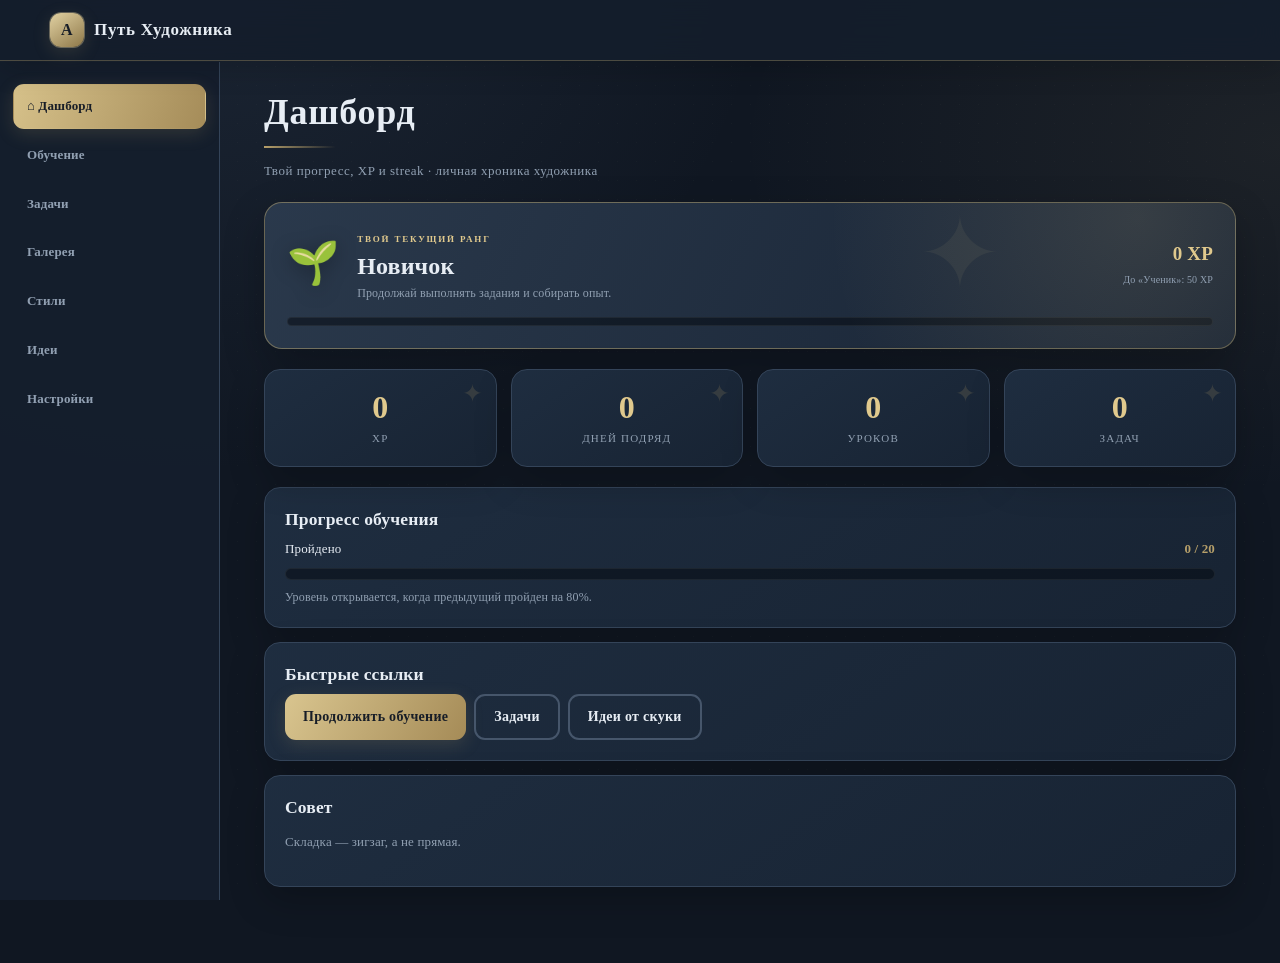
==== commit 7c8f8432: "Update index.html" ====
--- a/index.html
+++ b/index.html
@@ -14,12 +14,12 @@
 
 <nav class="sidebar">
   <a href="index.html" class="active">⌂ Дашборд</a>
-  <a href="learn.html">▤ Обучение</a>
-  <a href="tasks.html">✓ Задачи</a>
-  <a href="gallery.html">▧ Галерея</a>
-  <a href="styles.html">◉ Стили</a>
-  <a href="ideas.html">✧ Идеи</a>
-  <a href="settings.html">⚙ Настройки</a>
+  <a href="learn.html"> Обучение</a>
+  <a href="tasks.html"> Задачи</a>
+  <a href="gallery.html"> Галерея</a>
+  <a href="styles.html"> Стили</a>
+  <a href="ideas.html"> Идеи</a>
+  <a href="settings.html"> Настройки</a>
 </nav>
 
 <div class="main-wrap">
@@ -82,10 +82,10 @@
 
 <nav class="bottom-nav">
   <a href="index.html" class="active">⌂Главная</a>
-  <a href="learn.html">▤Уроки</a>
-  <a href="tasks.html">✓Задачи</a>
-  <a href="gallery.html">▧Галерея</a>
-  <a href="settings.html">⚙Ещё</a>
+  <a href="learn.html">Уроки</a>
+  <a href="tasks.html">Задачи</a>
+  <a href="gallery.html">Галерея</a>
+  <a href="settings.html">Ещё</a>
 </nav>
 
 <script src="js/data.js"></script>
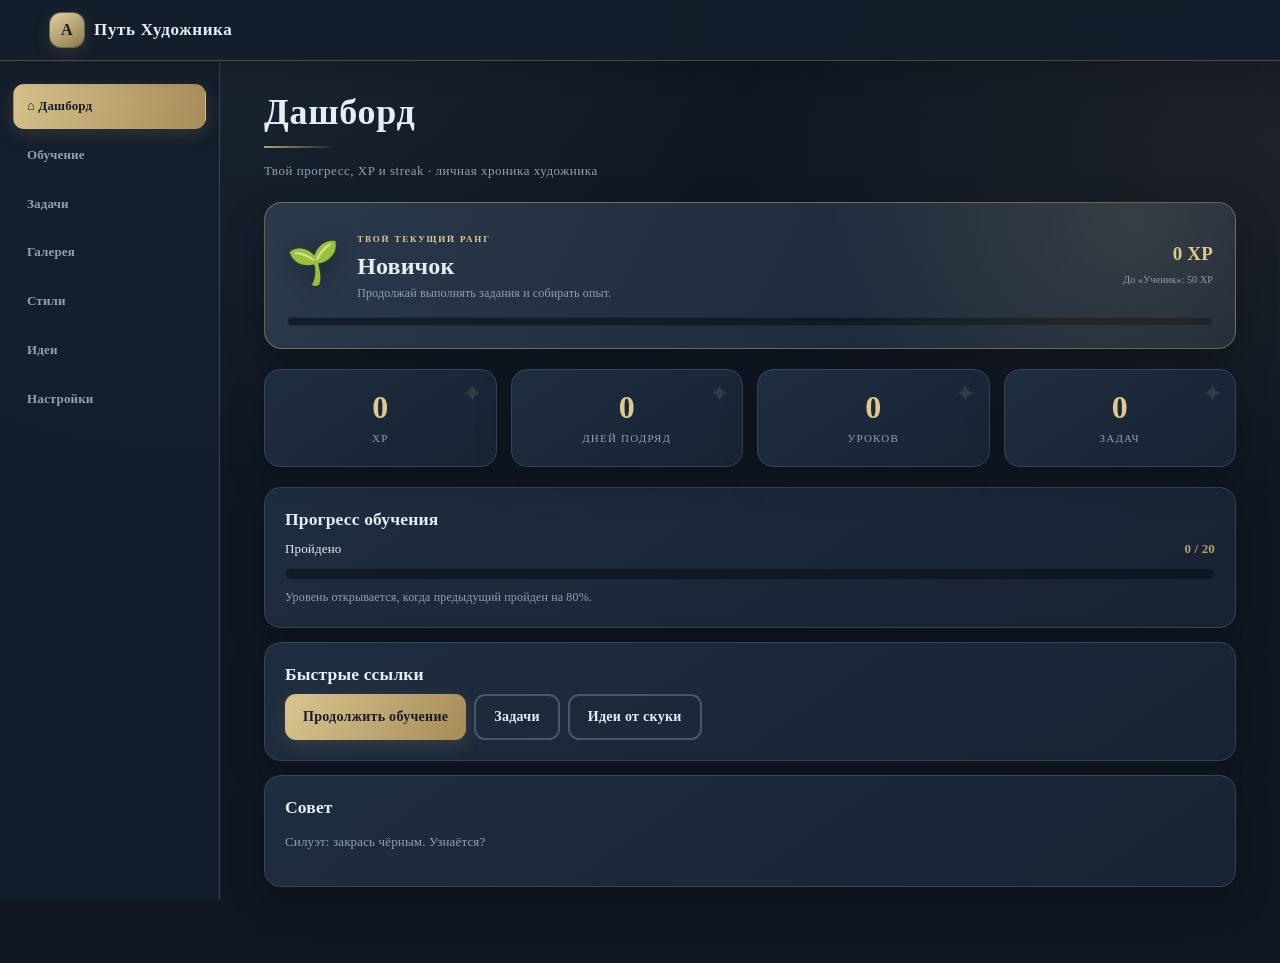
==== commit 95103387: "Update index.html" ====
--- a/index.html
+++ b/index.html
@@ -27,7 +27,7 @@
     <h1>Дашборд</h1>
     <p class="sub">Твой прогресс, XP и streak · личная хроника художника</p>
     <section class="hero-card" aria-label="Текущий ранг">
-      <div class="hero-orbit">✦</div><div class="hero-rank-icon" id="dashRankIcon">🌱</div>
+      <div class="hero-orbit"></div><div class="hero-rank-icon" id="dashRankIcon">🌱</div>
       <div class="hero-copy"><span class="eyebrow">ТВОЙ ТЕКУЩИЙ РАНГ</span><h2 id="dashRankTitle">Новичок</h2><p id="dashRankHint">Каждый набросок приближает тебя к следующей ступени.</p></div>
       <div class="hero-xp"><strong id="dashXp">0 XP</strong><span id="dashNext">До следующего ранга: 50 XP</span></div>
       <div class="xp-bar hero-bar"><div class="xp-fill" id="dashRankFill" style="width:0%"></div></div>
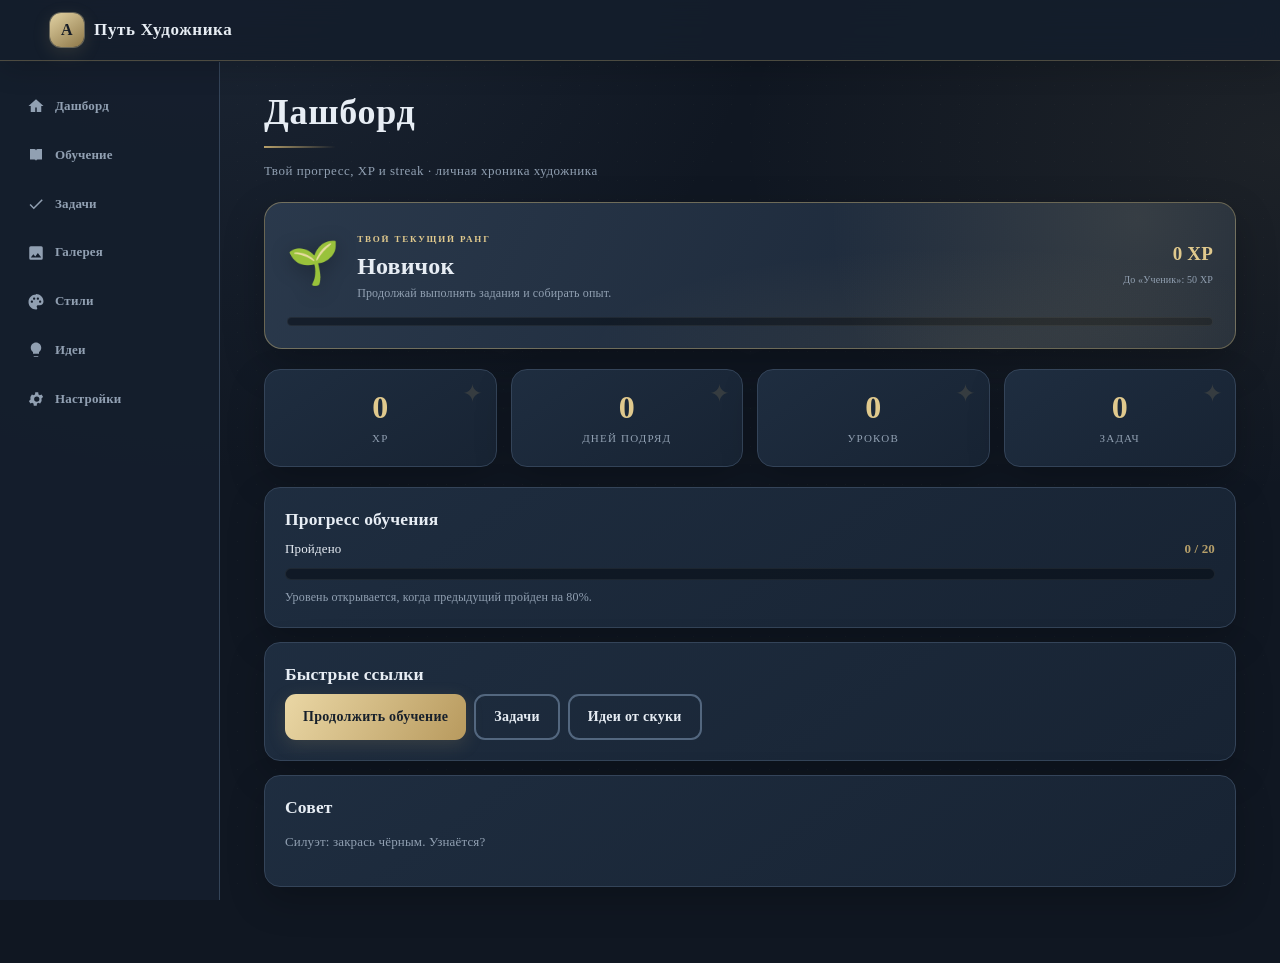
==== commit f819cbbf: "Standardize SVG navigation icons across all pages" ====
--- a/index.html
+++ b/index.html
@@ -12,14 +12,14 @@
   <div class="brand"><div class="brand-mark">A</div><span>Путь Художника</span></div>
 </div>
 
-<nav class="sidebar">
-  <a href="index.html" class="active">⌂ Дашборд</a>
-  <a href="learn.html"> Обучение</a>
-  <a href="tasks.html"> Задачи</a>
-  <a href="gallery.html"> Галерея</a>
-  <a href="styles.html"> Стили</a>
-  <a href="ideas.html"> Идеи</a>
-  <a href="settings.html"> Настройки</a>
+<nav class="sidebar" aria-label="Основная навигация">
+  <a href="index.html"><span class="icon icon-home" aria-hidden="true"></span>Дашборд</a>
+  <a href="learn.html"><span class="icon icon-book" aria-hidden="true"></span>Обучение</a>
+  <a href="tasks.html"><span class="icon icon-task" aria-hidden="true"></span>Задачи</a>
+  <a href="gallery.html"><span class="icon icon-image" aria-hidden="true"></span>Галерея</a>
+  <a href="styles.html"><span class="icon icon-palette" aria-hidden="true"></span>Стили</a>
+  <a href="ideas.html"><span class="icon icon-bulb" aria-hidden="true"></span>Идеи</a>
+  <a href="settings.html"><span class="icon icon-settings" aria-hidden="true"></span>Настройки</a>
 </nav>
 
 <div class="main-wrap">
@@ -80,12 +80,12 @@
   </div>
 </div>
 
-<nav class="bottom-nav">
-  <a href="index.html" class="active">⌂Главная</a>
-  <a href="learn.html">Уроки</a>
-  <a href="tasks.html">Задачи</a>
-  <a href="gallery.html">Галерея</a>
-  <a href="settings.html">Ещё</a>
+<nav class="bottom-nav" aria-label="Быстрая навигация">
+  <a href="index.html"><span class="icon icon-home" aria-hidden="true"></span><span>Главная</span></a>
+  <a href="learn.html"><span class="icon icon-book" aria-hidden="true"></span><span>Уроки</span></a>
+  <a href="tasks.html"><span class="icon icon-task" aria-hidden="true"></span><span>Задачи</span></a>
+  <a href="gallery.html"><span class="icon icon-image" aria-hidden="true"></span><span>Галерея</span></a>
+  <a href="settings.html"><span class="icon icon-settings" aria-hidden="true"></span><span>Профиль</span></a>
 </nav>
 
 <script src="js/data.js"></script>
--- a/css/style.css
+++ b/css/style.css
@@ -200,3 +200,103 @@
 .theme-option{width:100%;display:flex;flex-direction:column;gap:5px;text-align:left;padding:9px;border:1px solid var(--line);border-radius:13px;background:rgba(10,17,27,.24);color:var(--text);transition:transform .18s,border-color .18s}.theme-option:not(.locked){cursor:pointer}.theme-option:not(.locked):hover{transform:translateY(-2px);border-color:var(--accent)}.theme-option.selected{border-color:var(--accent);box-shadow:0 0 0 1px var(--accent-soft)}.theme-option strong{font-size:12px}.theme-option small{font-size:10px;color:var(--muted)}.theme-option.locked{opacity:.68;cursor:not-allowed}.theme-preview{height:48px;border-radius:8px;display:flex;align-items:center;justify-content:center;gap:7px;position:relative;border:1px solid var(--preview-line,var(--line));background:var(--preview-bg,var(--card));color:var(--preview-text,var(--text))}.theme-preview span{font-size:16px;margin-left:4px}.theme-swatch{width:13px;height:13px;border-radius:50%;border:1px solid rgba(255,255,255,.28)}.mini-progress{height:3px;background:var(--line);border-radius:8px;overflow:hidden;width:100%}.mini-progress i{display:block;height:100%;background:var(--accent)}
 @media(max-width:600px){.content{padding:18px 14px 30px}.hero-card{grid-template-columns:auto 1fr;padding:17px;gap:10px 13px}.hero-xp{grid-column:1/-1;flex-direction:row;justify-content:space-between;text-align:left;align-items:center}.hero-xp span{max-width:55%;text-align:right}.hero-rank-icon{font-size:34px}.hero-copy h2{font-size:21px}.gallery-card img{height:145px}}
 @media(prefers-reduced-motion:reduce){*,*:before,*:after{scroll-behavior:auto!important;transition:none!important;animation:none!important}}
+
+
+/* =========================================================
+   ARTISTPATH POLISH — контраст, глубина, микроанимации, mobile
+   ========================================================= */
+:root{
+ --bg:#0d1520;--bg2:#152131;--card:#1b2a3c;--card2:#23354a;
+ --text:#edf2f7;--muted:#aebbc9;--line:#40536a;
+ --accent:#c9ad70;--accent2:#ead7a5;--accent-soft:rgba(201,173,112,.16);
+ --success:#8fc5a6;--danger:#e58a88;
+}
+body{color:var(--text);text-rendering:optimizeLegibility}
+::selection{background:rgba(201,173,112,.32);color:var(--text)}
+a,button,.card,.task,.lesson,.level-card,.gallery-card,.theme-option{ -webkit-tap-highlight-color:transparent}
+button:focus-visible,a:focus-visible,[tabindex]:focus-visible{outline:2px solid var(--accent2);outline-offset:3px}
+.card,.stat-box,.level-card,.task,.gallery-card,.hero-card,.course-intro{
+ transition:transform .22s ease,border-color .22s ease,box-shadow .22s ease,background .25s ease;
+}
+.card:hover,.stat-box:hover,.task:hover,.gallery-card:hover{box-shadow:0 18px 42px rgba(0,0,0,.3);transform:translateY(-2px)}
+.level-card:hover{box-shadow:0 16px 36px rgba(0,0,0,.24)}
+.btn,.filter-chip,.lesson-open,.lesson-actions button,.lesson-check,.task-check{transition:transform .18s ease,filter .18s ease,background .18s ease,border-color .18s ease,box-shadow .18s ease}
+.btn:active,.filter-chip:active,.lesson-open:active,.lesson-actions button:active{transform:scale(.97)}
+.btn-primary{background:linear-gradient(120deg,#ead7a5,#b89a5e);color:#17202b}
+.btn-primary:hover{box-shadow:0 8px 24px rgba(201,173,112,.24);filter:brightness(1.06)}
+.btn-ghost{color:var(--text);border-color:#53677f}
+.btn-ghost:hover{background:rgba(201,173,112,.1);border-color:var(--accent2)}
+.sidebar a{transition:background .2s,color .2s,transform .2s}
+.sidebar a:hover{transform:translateX(3px)}
+.bottom-nav{min-height:72px;padding:7px 6px calc(7px + env(safe-area-inset-bottom));gap:3px}
+.bottom-nav a{
+ min-width:0;min-height:54px;justify-content:center;gap:4px;padding:7px 3px;
+ color:#b9c5d2;font-size:11px;line-height:1.15;font-weight:700;letter-spacing:.01em;
+ border:1px solid transparent;border-radius:12px;white-space:nowrap;
+}
+.bottom-nav a.active{
+ color:#f0dca9;background:rgba(201,173,112,.12);
+ border-color:rgba(201,173,112,.22);
+}
+.bottom-nav a:active{background:rgba(201,173,112,.2);transform:scale(.96)}
+.bottom-nav .icon{width:22px;height:22px}
+body{padding-bottom:calc(88px + env(safe-area-inset-bottom))}
+.lesson-detail{color:var(--text);background:linear-gradient(145deg,rgba(22,34,49,.98),rgba(14,23,35,.98));border-color:#43566d}
+.lesson-detail p{color:#d9e2eb}
+.lesson-detail ul,.lesson-detail ol{color:#c0ccd8}
+.lesson-detail .concept{background:rgba(201,173,112,.09);border-left-color:var(--accent2)}
+.lesson-detail .concept span{color:#c3ced9}
+.lesson-detail .practice-box{background:rgba(201,173,112,.1);border-color:rgba(201,173,112,.48)}
+.lesson-status{color:#b6c3d0}
+.lesson-open{color:#f0dca9;border-color:#596b80;background:#25364a}
+.lesson-open:hover{background:#31465e;border-color:var(--accent2)}
+.lesson-check{width:30px;height:30px;border-color:#8292a5;color:#17202b}
+.lesson.done .lesson-check{background:#79aa91;border-color:#79aa91}
+.lesson-actions button{min-height:42px}
+.lesson-actions .complete{background:linear-gradient(120deg,#ead7a5,#b89a5e);color:#17202b}
+.lesson-visual{
+ margin:12px 0 16px;padding:14px;border:1px solid rgba(201,173,112,.28);
+ border-radius:14px;background:linear-gradient(145deg,rgba(38,54,73,.85),rgba(17,27,41,.92));
+ overflow:hidden;
+}
+.lesson-visual-title{font-size:10px;letter-spacing:.13em;text-transform:uppercase;color:#e4cf98;font-weight:800;margin-bottom:9px}
+.lesson-visual svg{display:block;width:100%;max-height:190px}
+.lesson-visual .visual-caption{font-size:11px;color:#bdc9d6;margin-top:8px;line-height:1.5}
+.lesson-detail h5{color:#ead7a5}
+.course-intro{background:linear-gradient(115deg,rgba(48,65,85,.95),rgba(28,42,60,.95));border-color:rgba(201,173,112,.38)}
+.lesson-progress{height:8px;background:#26384c;border:1px solid #40536a}
+.lesson-progress span{background:linear-gradient(90deg,#9b8558,#ead7a5);box-shadow:0 0 12px rgba(234,215,165,.28)}
+@keyframes riseIn{from{opacity:0;transform:translateY(9px)}to{opacity:1;transform:translateY(0)}}
+@keyframes softGlow{0%,100%{box-shadow:0 0 0 rgba(201,173,112,0)}50%{box-shadow:0 0 22px rgba(201,173,112,.12)}}
+.content>*{animation:riseIn .42s ease both}
+.content>*:nth-child(2){animation-delay:.04s}.content>*:nth-child(3){animation-delay:.08s}
+.level-card{animation:riseIn .45s ease both}
+.hero-card:after{content:"";position:absolute;inset:auto -15% -75% 30%;height:150%;background:radial-gradient(ellipse,rgba(201,173,112,.09),transparent 65%);pointer-events:none}
+.hero-rank-icon{animation:softGlow 5s ease-in-out infinite}
+@media(max-width:600px){
+ body{padding-bottom:calc(94px + env(safe-area-inset-bottom))}
+ .bottom-nav{min-height:78px;padding:7px 4px calc(8px + env(safe-area-inset-bottom))}
+ .bottom-nav a{min-height:58px;font-size:10px;padding:7px 1px;gap:5px}
+ .bottom-nav a .icon{width:23px;height:23px}
+ .content{padding:18px 14px calc(26px + env(safe-area-inset-bottom))}
+ .btn{min-height:44px}
+ .filter-chip{min-height:40px;padding:9px 14px}
+ .lesson{gap:9px;padding:11px}
+ .lesson-open{min-height:38px;padding:8px 10px}
+ .lesson-detail{margin:8px 0 0;padding:14px}
+ .lesson-detail p,.lesson-detail li{font-size:14px;line-height:1.65}
+ .lesson-detail h5{font-size:13px}
+ .lesson-visual{padding:10px}
+}
+@media(min-width:900px){body{padding-bottom:20px}}
+/* Contrast tuning for the lighter legacy themes; keep each theme's identity. */
+body[data-theme="roblox"]{--muted:#765b58;--line:#e7c9c3;--card:#fff;--card2:#fff8f6;--text:#291c1b}
+body[data-theme="doors"]{--muted:#c2b68f;--line:#57513a;--card:#292820;--card2:#343126;--text:#fff1c7}
+body[data-theme="pressure"]{--muted:#a7b8cc;--line:#40536d;--card:#1b2a40;--card2:#23354d;--text:#e7f0fb}
+body[data-theme="hollow"]{--muted:#52677c;--line:#c2ceda;--card:#fff;--card2:#f4f7fa;--text:#172638}
+body[data-theme="silksong"]{--muted:#80515a;--line:#e7c1c8;--card:#fffafa;--card2:#fff2f4;--text:#321a21}
+body[data-theme="undertale"]{--muted:#c2c2c2;--line:#555;--card:#292929;--card2:#353535;--text:#fff}
+body[data-theme="deltarune"]{--muted:#c0b2db;--line:#594b78;--card:#302744;--card2:#3a3150;--text:#f2edff}
+body[data-theme="oneshot"]{--muted:#806746;--line:#e5d0ac;--card:#fffdf8;--card2:#fff5e4;--text:#342719}
+body[data-theme="ultrakill"]{--muted:#c29a9f;--line:#594047;--card:#21191c;--card2:#2c2025;--text:#fff0f1}
+@media(prefers-reduced-motion:reduce){.content>*,.level-card,.hero-rank-icon{animation:none!important}}
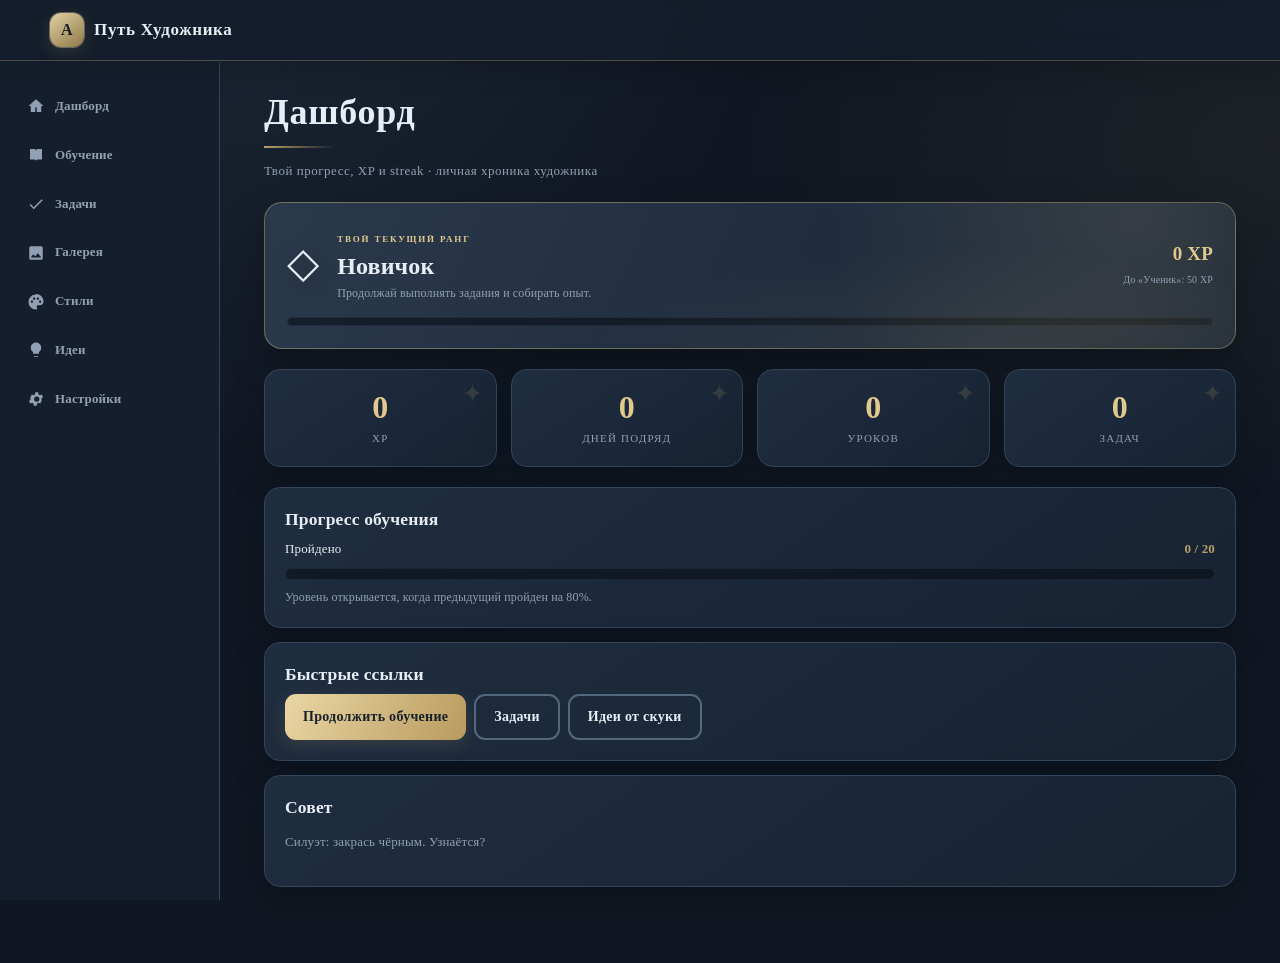
==== commit 2df11458: "Use typographic rank symbol on dashboard" ====
--- a/index.html
+++ b/index.html
@@ -27,7 +27,7 @@
     <h1>Дашборд</h1>
     <p class="sub">Твой прогресс, XP и streak · личная хроника художника</p>
     <section class="hero-card" aria-label="Текущий ранг">
-      <div class="hero-orbit"></div><div class="hero-rank-icon" id="dashRankIcon">🌱</div>
+      <div class="hero-orbit"></div><div class="hero-rank-icon" id="dashRankIcon">◇</div>
       <div class="hero-copy"><span class="eyebrow">ТВОЙ ТЕКУЩИЙ РАНГ</span><h2 id="dashRankTitle">Новичок</h2><p id="dashRankHint">Каждый набросок приближает тебя к следующей ступени.</p></div>
       <div class="hero-xp"><strong id="dashXp">0 XP</strong><span id="dashNext">До следующего ранга: 50 XP</span></div>
       <div class="xp-bar hero-bar"><div class="xp-fill" id="dashRankFill" style="width:0%"></div></div>
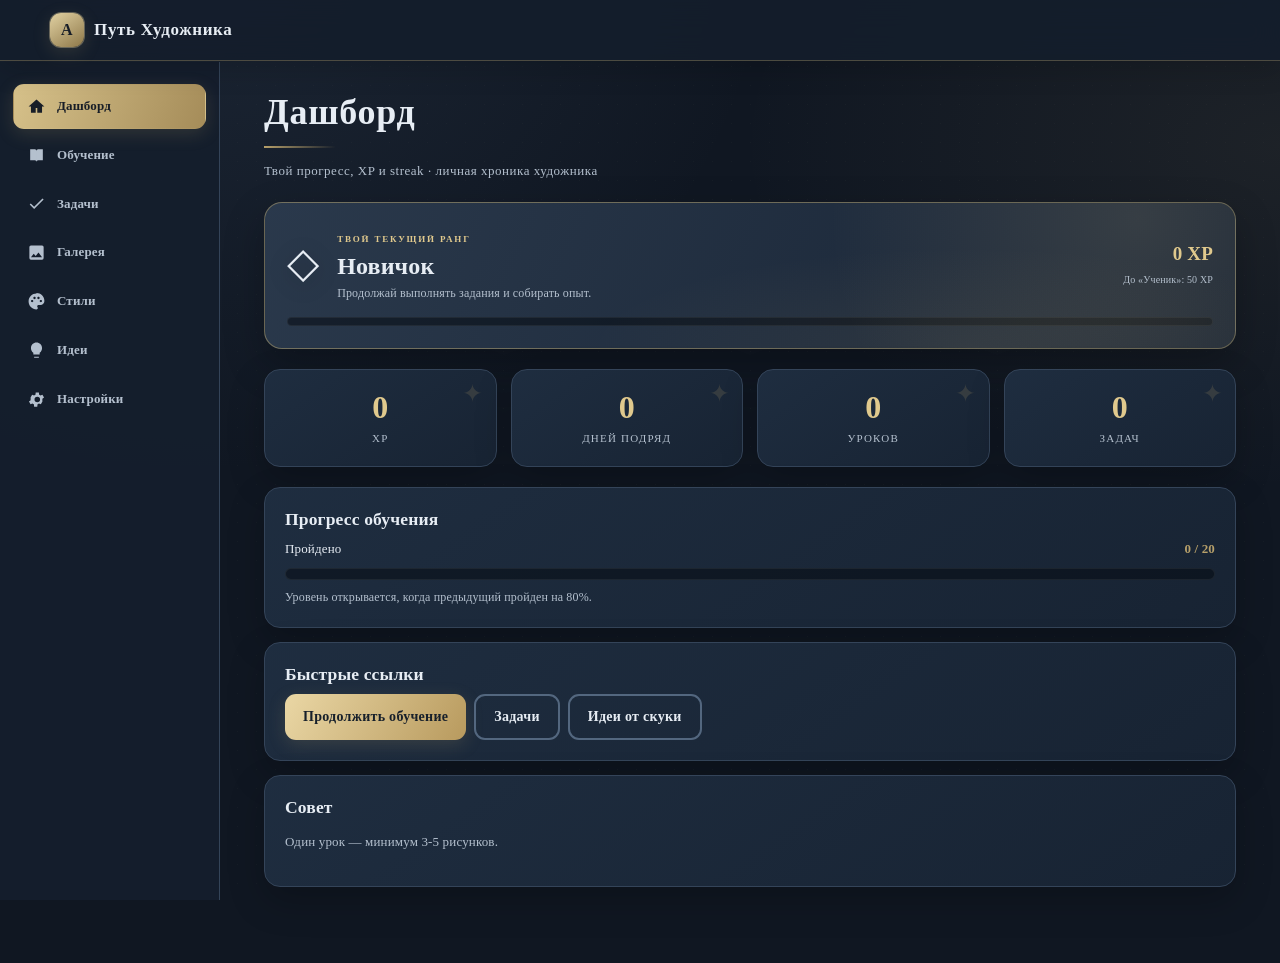
==== commit b649a24b: "Restore active navigation state for current page" ====
--- a/index.html
+++ b/index.html
@@ -13,7 +13,7 @@
 </div>
 
 <nav class="sidebar" aria-label="Основная навигация">
-  <a href="index.html"><span class="icon icon-home" aria-hidden="true"></span>Дашборд</a>
+  <a href="index.html" class="active"><span class="icon icon-home" aria-hidden="true"></span>Дашборд</a>
   <a href="learn.html"><span class="icon icon-book" aria-hidden="true"></span>Обучение</a>
   <a href="tasks.html"><span class="icon icon-task" aria-hidden="true"></span>Задачи</a>
   <a href="gallery.html"><span class="icon icon-image" aria-hidden="true"></span>Галерея</a>
@@ -81,7 +81,7 @@
 </div>
 
 <nav class="bottom-nav" aria-label="Быстрая навигация">
-  <a href="index.html"><span class="icon icon-home" aria-hidden="true"></span><span>Главная</span></a>
+  <a href="index.html" class="active"><span class="icon icon-home" aria-hidden="true"></span><span>Главная</span></a>
   <a href="learn.html"><span class="icon icon-book" aria-hidden="true"></span><span>Уроки</span></a>
   <a href="tasks.html"><span class="icon icon-task" aria-hidden="true"></span><span>Задачи</span></a>
   <a href="gallery.html"><span class="icon icon-image" aria-hidden="true"></span><span>Галерея</span></a>
--- a/css/style.css
+++ b/css/style.css
@@ -300,3 +300,34 @@
 body[data-theme="oneshot"]{--muted:#806746;--line:#e5d0ac;--card:#fffdf8;--card2:#fff5e4;--text:#342719}
 body[data-theme="ultrakill"]{--muted:#c29a9f;--line:#594047;--card:#21191c;--card2:#2c2025;--text:#fff0f1}
 @media(prefers-reduced-motion:reduce){.content>*,.level-card,.hero-rank-icon{animation:none!important}}
+
+/* Navigation and contrast pass — shared by every page and theme */
+.bottom-nav{min-height:76px;padding:7px 6px calc(7px + env(safe-area-inset-bottom));gap:4px;background:var(--card);border-top:1px solid var(--line);box-shadow:0 -8px 24px rgba(0,0,0,.22)}
+.bottom-nav a{flex:1;min-width:0;min-height:58px;padding:7px 2px;display:flex;flex-direction:column;align-items:center;justify-content:center;gap:5px;color:var(--muted);font-size:11px;font-weight:700;line-height:1.15;border:1px solid transparent;border-radius:12px;white-space:nowrap}
+.bottom-nav a .icon{width:23px;height:23px;vertical-align:0;flex:0 0 auto}
+.bottom-nav a.active{color:var(--accent2);background:var(--accent-soft);border-color:var(--line)}
+.bottom-nav a:active{transform:scale(.96);background:var(--accent-soft)}
+.sidebar a{display:flex;align-items:center;gap:11px}
+.sidebar a .icon{width:19px;height:19px;flex:0 0 19px;vertical-align:0}
+.icon{background-color:currentColor}
+.idea-mark{width:52px;height:52px;margin:0 auto 16px;display:block;color:var(--accent2)}
+body{padding-bottom:calc(92px + env(safe-area-inset-bottom))}
+.sub,.stat-box .lab,.theme-option small,.rank-step-copy small{color:var(--muted)}
+:root{--muted:#b4c0ce;--line:#465970}
+body[data-theme="roblox"]{--muted:#765b58;--line:#e7c9c3}
+body[data-theme="doors"]{--muted:#c6bb9e;--line:#57513a}
+body[data-theme="pressure"]{--muted:#aebed2;--line:#40536d}
+body[data-theme="hollow"]{--muted:#53677d;--line:#c2ceda}
+body[data-theme="silksong"]{--muted:#80515a;--line:#e7c1c8}
+body[data-theme="undertale"]{--muted:#c2c2c2;--line:#555}
+body[data-theme="deltarune"]{--muted:#c0b2db;--line:#594b78}
+body[data-theme="oneshot"]{--muted:#806746;--line:#e5d0ac}
+body[data-theme="ultrakill"]{--muted:#c29a9f;--line:#594047}
+@media(max-width:600px){
+ .bottom-nav{min-height:82px;padding:7px 4px calc(8px + env(safe-area-inset-bottom));gap:2px}
+ .bottom-nav a{min-height:62px;padding:7px 1px;font-size:10px;gap:5px}
+ .bottom-nav a .icon{width:24px;height:24px}
+ body{padding-bottom:calc(100px + env(safe-area-inset-bottom))}
+ .content{padding-bottom:calc(28px + env(safe-area-inset-bottom))}
+}
+@media(min-width:900px){body{padding-bottom:20px}}
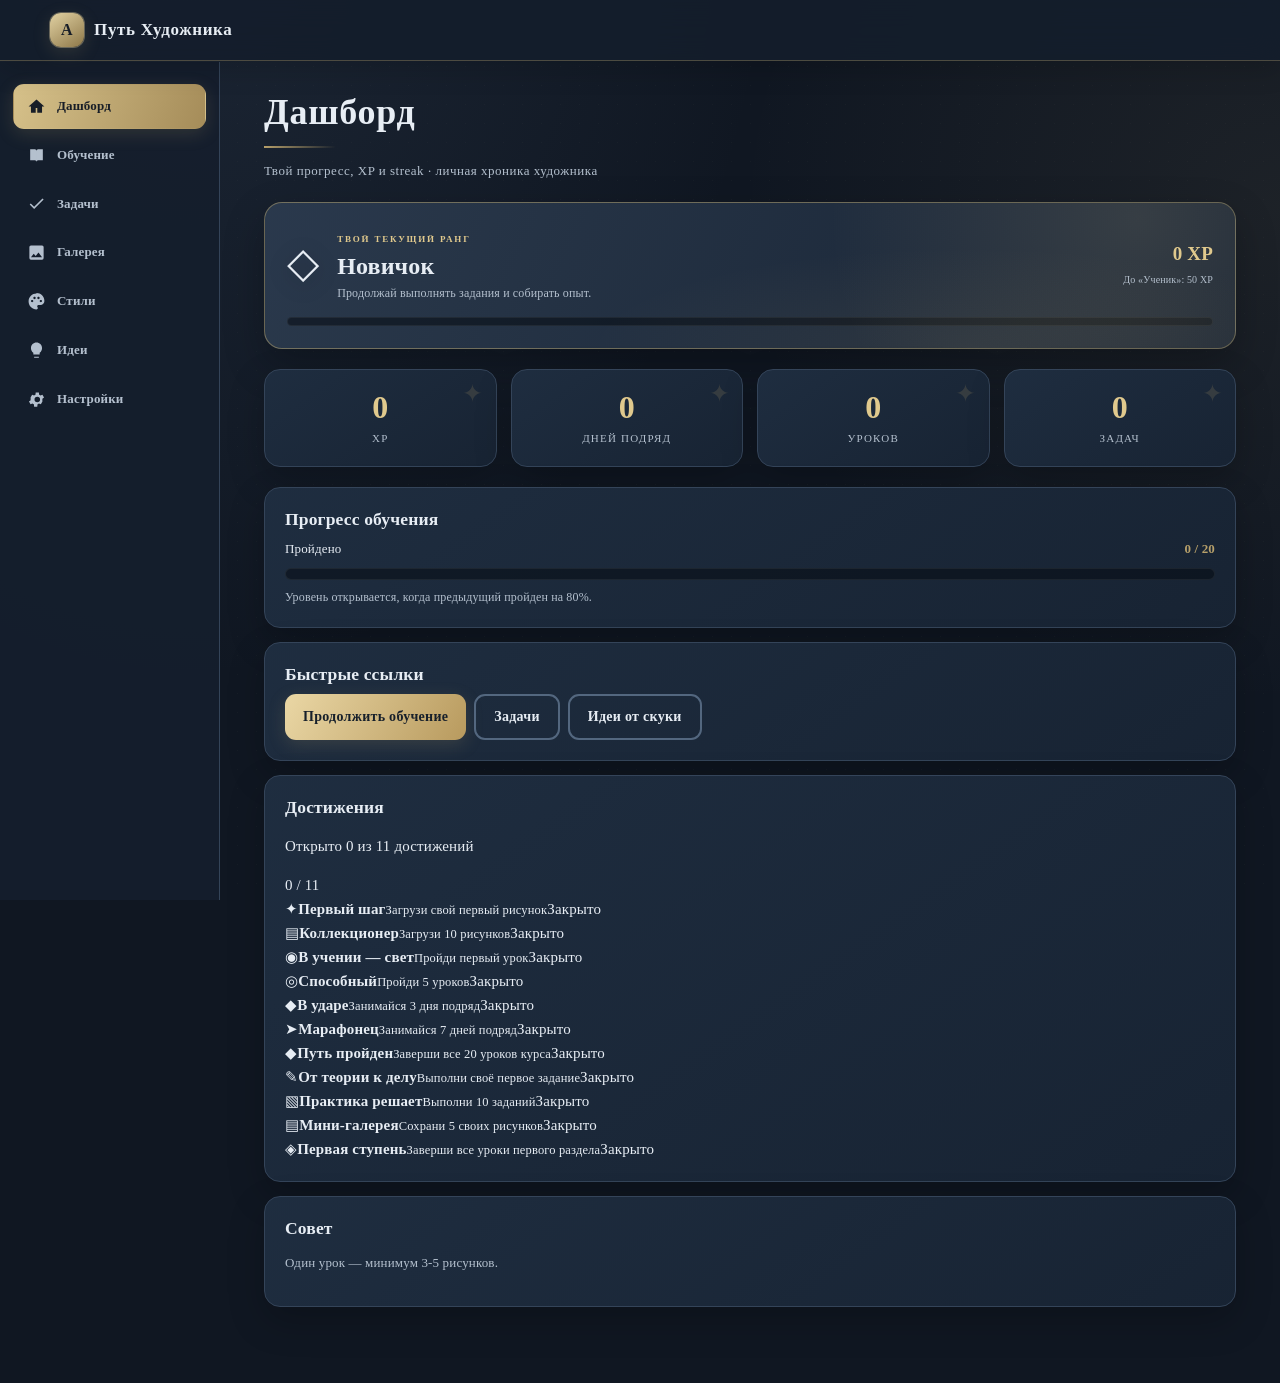
==== commit 00d012d4: "Show achievement collection on dashboard" ====
--- a/index.html
+++ b/index.html
@@ -73,7 +73,15 @@
       </div>
     </div>
 
-    <div class="card">
+        <section class="card achievements-card" aria-labelledby="achievementsTitle">
+      <div class="achievements-heading">
+        <div><h3 id="achievementsTitle">Достижения</h3><p id="achievementsSummary">Собирай награды за свой прогресс</p></div>
+        <span class="achievements-count" id="achievementsCount">0 / 11</span>
+      </div>
+      <div class="achievements-grid" id="achievementsGrid" aria-live="polite"></div>
+    </section>
+
+<div class="card">
       <h3>Совет</h3>
       <p style="font-size:13px; color:var(--muted)" id="tipBox">Загрузка...</p>
     </div>
@@ -111,6 +119,19 @@
   document.getElementById('progressText').textContent = p.done + ' / ' + p.total;
   document.getElementById('progressFill').style.width = p.percent + '%';
 
+  const unlocked = s.unlockedAch || [];
+  const achievementCount = APP.ACHIEVEMENTS.length;
+  document.getElementById('achievementsCount').textContent = unlocked.length + ' / ' + achievementCount;
+  document.getElementById('achievementsSummary').textContent = unlocked.length === achievementCount
+    ? 'Все награды собраны — отличный результат!'
+    : 'Открыто ' + unlocked.length + ' из ' + achievementCount + ' достижений';
+  document.getElementById('achievementsGrid').innerHTML = APP.ACHIEVEMENTS.map(ach => {
+    const earned = unlocked.includes(ach.id);
+    return '<article class="achievement-item' + (earned ? ' earned' : ' locked') + '">' +
+      '<span class="achievement-icon" aria-hidden="true">' + ach.icon + '</span>' +
+      '<span class="achievement-copy"><strong>' + ach.title + '</strong><small>' + ach.desc + '</small></span>' +
+      '<span class="achievement-state">' + (earned ? 'Получено' : 'Закрыто') + '</span></article>';
+  }).join('');
   document.getElementById('tipBox').textContent = TIPS[Math.floor(Math.random()*TIPS.length)];
   const rank = APP.getRankInfo();
   document.getElementById('dashRankIcon').textContent = rank.current.icon;
--- a/css/style.css
+++ b/css/style.css
@@ -331,3 +331,140 @@
  .content{padding-bottom:calc(28px + env(safe-area-inset-bottom))}
 }
 @media(min-width:900px){body{padding-bottom:20px}}
+
+
+/* Lesson clarity pass: one hierarchy, no repeated explanations or generic diagrams. */
+.lesson-detail{
+ display:none;flex-basis:100%;margin:12px 0 2px 36px;padding:18px;
+ border:1px solid var(--line);border-radius:14px;
+ background:var(--card);color:var(--text);line-height:1.65;
+}
+.lesson.expanded .lesson-detail{display:block}
+.lesson-section{padding:0 0 15px;margin:0 0 15px;border-bottom:1px solid var(--line)}
+.lesson-section:last-of-type{border-bottom:0;margin-bottom:4px}
+.lesson-section h5{margin:0 0 7px;color:var(--accent2);font-size:13px;letter-spacing:.035em}
+.lesson-section p{margin:0;color:var(--text);font-size:14px;line-height:1.75}
+.lesson-section ol,.lesson-section ul{margin:7px 0 0;padding-left:22px;color:var(--text);font-size:14px;line-height:1.7}
+.lesson-section li{padding-left:3px;margin:5px 0}
+.lesson-concepts{display:grid;grid-template-columns:repeat(2,minmax(0,1fr));gap:8px}
+.lesson-concepts .concept{margin:0;padding:10px 12px;background:var(--bg2);border:1px solid var(--line);border-left:3px solid var(--accent);border-radius:8px}
+.lesson-concepts .concept strong{display:block;color:var(--text);font-size:13px;margin-bottom:3px}
+.lesson-concepts .concept span{display:block;color:var(--muted);font-size:12px;line-height:1.55}
+.lesson-practice{padding:13px 14px;background:var(--accent-soft);border:1px solid var(--line);border-radius:10px}
+.lesson-practice h5{margin-bottom:5px}
+.lesson-extra{padding:11px 13px;margin:4px 0 12px;border:1px solid var(--line);border-radius:10px;background:var(--bg2)}
+.lesson-extra summary{cursor:pointer;color:var(--accent2);font-size:13px;font-weight:700}
+.lesson-extra p{margin:9px 0 0;color:var(--text);font-size:13px;line-height:1.65}
+.lesson-status{color:var(--muted)}
+.lesson-body h4{color:var(--text)}
+.lesson-body .games{color:var(--accent2)}
+.lesson-open{color:var(--text);background:var(--bg2);border:1px solid var(--line)}
+.lesson-open:hover{border-color:var(--accent);background:var(--accent-soft)}
+.lesson-detail .lesson-actions{padding-top:10px;border-top:1px solid var(--line)}
+.lesson-check{flex:0 0 30px}
+.lesson.done{opacity:1}
+.lesson.done .lesson-body h4{color:var(--muted)}
+.course-intro{background:var(--card);color:var(--text);border-color:var(--line)}
+.course-intro p{color:var(--muted)}
+/* Light theme overrides: dark text on light cards, including lesson sub-sections. */
+body[data-theme="hollow"]{
+ --bg:#edf1f5;--bg2:#e3e9ef;--card:#ffffff;--card2:#f7f9fb;
+ --text:#172638;--muted:#465d73;--line:#c2ced9;
+ --accent:#294e70;--accent2:#315d82;--accent-soft:rgba(49,93,130,.10);
+}
+body[data-theme="oneshot"]{
+ --bg:#fff6e8;--bg2:#f5e8d2;--card:#fffdf8;--card2:#fff9ef;
+ --text:#302315;--muted:#70512e;--line:#e1cda9;
+ --accent:#a95d20;--accent2:#8e4d19;--accent-soft:rgba(169,93,32,.10);
+}
+body[data-theme="hollow"] .lesson,
+body[data-theme="oneshot"] .lesson{background:var(--card);border-color:var(--line)}
+body[data-theme="hollow"] .lesson-detail,
+body[data-theme="oneshot"] .lesson-detail{background:var(--card);color:var(--text);border-color:var(--line)}
+body[data-theme="hollow"] .lesson-detail p,
+body[data-theme="hollow"] .lesson-detail li,
+body[data-theme="oneshot"] .lesson-detail p,
+body[data-theme="oneshot"] .lesson-detail li{color:var(--text)}
+body[data-theme="hollow"] .lesson-detail h5,
+body[data-theme="hollow"] .lesson-extra summary,
+body[data-theme="oneshot"] .lesson-detail h5,
+body[data-theme="oneshot"] .lesson-extra summary{color:var(--accent2)}
+body[data-theme="hollow"] .lesson-concepts .concept,
+body[data-theme="oneshot"] .lesson-concepts .concept,
+body[data-theme="hollow"] .lesson-extra,
+body[data-theme="oneshot"] .lesson-extra{background:var(--bg2);border-color:var(--line)}
+body[data-theme="hollow"] .lesson-concepts .concept span,
+body[data-theme="oneshot"] .lesson-concepts .concept span{color:var(--muted)}
+body[data-theme="hollow"] .lesson-open,
+body[data-theme="oneshot"] .lesson-open{background:var(--bg2);color:var(--text);border-color:var(--line)}
+body[data-theme="hollow"] .lesson-status,
+body[data-theme="oneshot"] .lesson-status{color:var(--muted)}
+body[data-theme="hollow"] .lesson-body .games,
+body[data-theme="oneshot"] .lesson-body .games{color:var(--accent2)}
+body[data-theme="hollow"] .course-intro,
+body[data-theme="oneshot"] .course-intro{background:var(--card);color:var(--text);border-color:var(--line)}
+body[data-theme="hollow"] .course-intro p,
+body[data-theme="oneshot"] .course-intro p{color:var(--muted)}
+@media(max-width:600px){
+ .lesson-detail{margin:10px 0 2px;padding:14px}
+ .lesson-concepts{grid-template-columns:1fr}
+ .lesson-section{padding-bottom:12px;margin-bottom:12px}
+ .lesson-section p,.lesson-section li{font-size:14px;line-height:1.7}
+}
+
+
+/* The two light palettes must also replace the legacy dark component surfaces. */
+body[data-theme="hollow"] .card,
+body[data-theme="hollow"] .stat-box,
+body[data-theme="hollow"] .level-card,
+body[data-theme="hollow"] .task,
+body[data-theme="hollow"] .gallery-card,
+body[data-theme="hollow"] .theme-option,
+body[data-theme="hollow"] .rank-step,
+body[data-theme="oneshot"] .card,
+body[data-theme="oneshot"] .stat-box,
+body[data-theme="oneshot"] .level-card,
+body[data-theme="oneshot"] .task,
+body[data-theme="oneshot"] .gallery-card,
+body[data-theme="oneshot"] .theme-option,
+body[data-theme="oneshot"] .rank-step{
+ background:var(--card);color:var(--text);border-color:var(--line);
+}
+body[data-theme="hollow"] .hero-card,
+body[data-theme="hollow"] .sidebar,
+body[data-theme="hollow"] .modal,
+body[data-theme="oneshot"] .hero-card,
+body[data-theme="oneshot"] .sidebar,
+body[data-theme="oneshot"] .modal{
+ background:var(--card);color:var(--text);border-color:var(--line);
+}
+body[data-theme="hollow"] .sidebar a,
+body[data-theme="oneshot"] .sidebar a{color:var(--text)}
+body[data-theme="hollow"] .sidebar a:hover,
+body[data-theme="hollow"] .sidebar a.active,
+body[data-theme="oneshot"] .sidebar a:hover,
+body[data-theme="oneshot"] .sidebar a.active{color:#fff;background:var(--accent)}
+body[data-theme="hollow"] .field input,
+body[data-theme="hollow"] .field select,
+body[data-theme="hollow"] .field textarea,
+body[data-theme="oneshot"] .field input,
+body[data-theme="oneshot"] .field select,
+body[data-theme="oneshot"] .field textarea{background:var(--card);color:var(--text);border-color:var(--line)}
+body[data-theme="hollow"] .rank-step.reached,
+body[data-theme="oneshot"] .rank-step.reached{background:var(--accent-soft);border-color:var(--accent)}
+body[data-theme="hollow"] .empty,
+body[data-theme="oneshot"] .empty{background:var(--card);color:var(--text);border-color:var(--line)}
+body[data-theme="hollow"] .hero-copy p,
+body[data-theme="hollow"] .hero-xp span,
+body[data-theme="hollow"] .rank-step-copy small,
+body[data-theme="hollow"] .section-note,
+body[data-theme="hollow"] .sub,
+body[data-theme="oneshot"] .hero-copy p,
+body[data-theme="oneshot"] .hero-xp span,
+body[data-theme="oneshot"] .rank-step-copy small,
+body[data-theme="oneshot"] .section-note,
+body[data-theme="oneshot"] .sub{color:var(--muted)}
+body[data-theme="hollow"] .hero-xp strong,
+body[data-theme="hollow"] .eyebrow,
+body[data-theme="oneshot"] .hero-xp strong,
+body[data-theme="oneshot"] .eyebrow{color:var(--accent2)}
